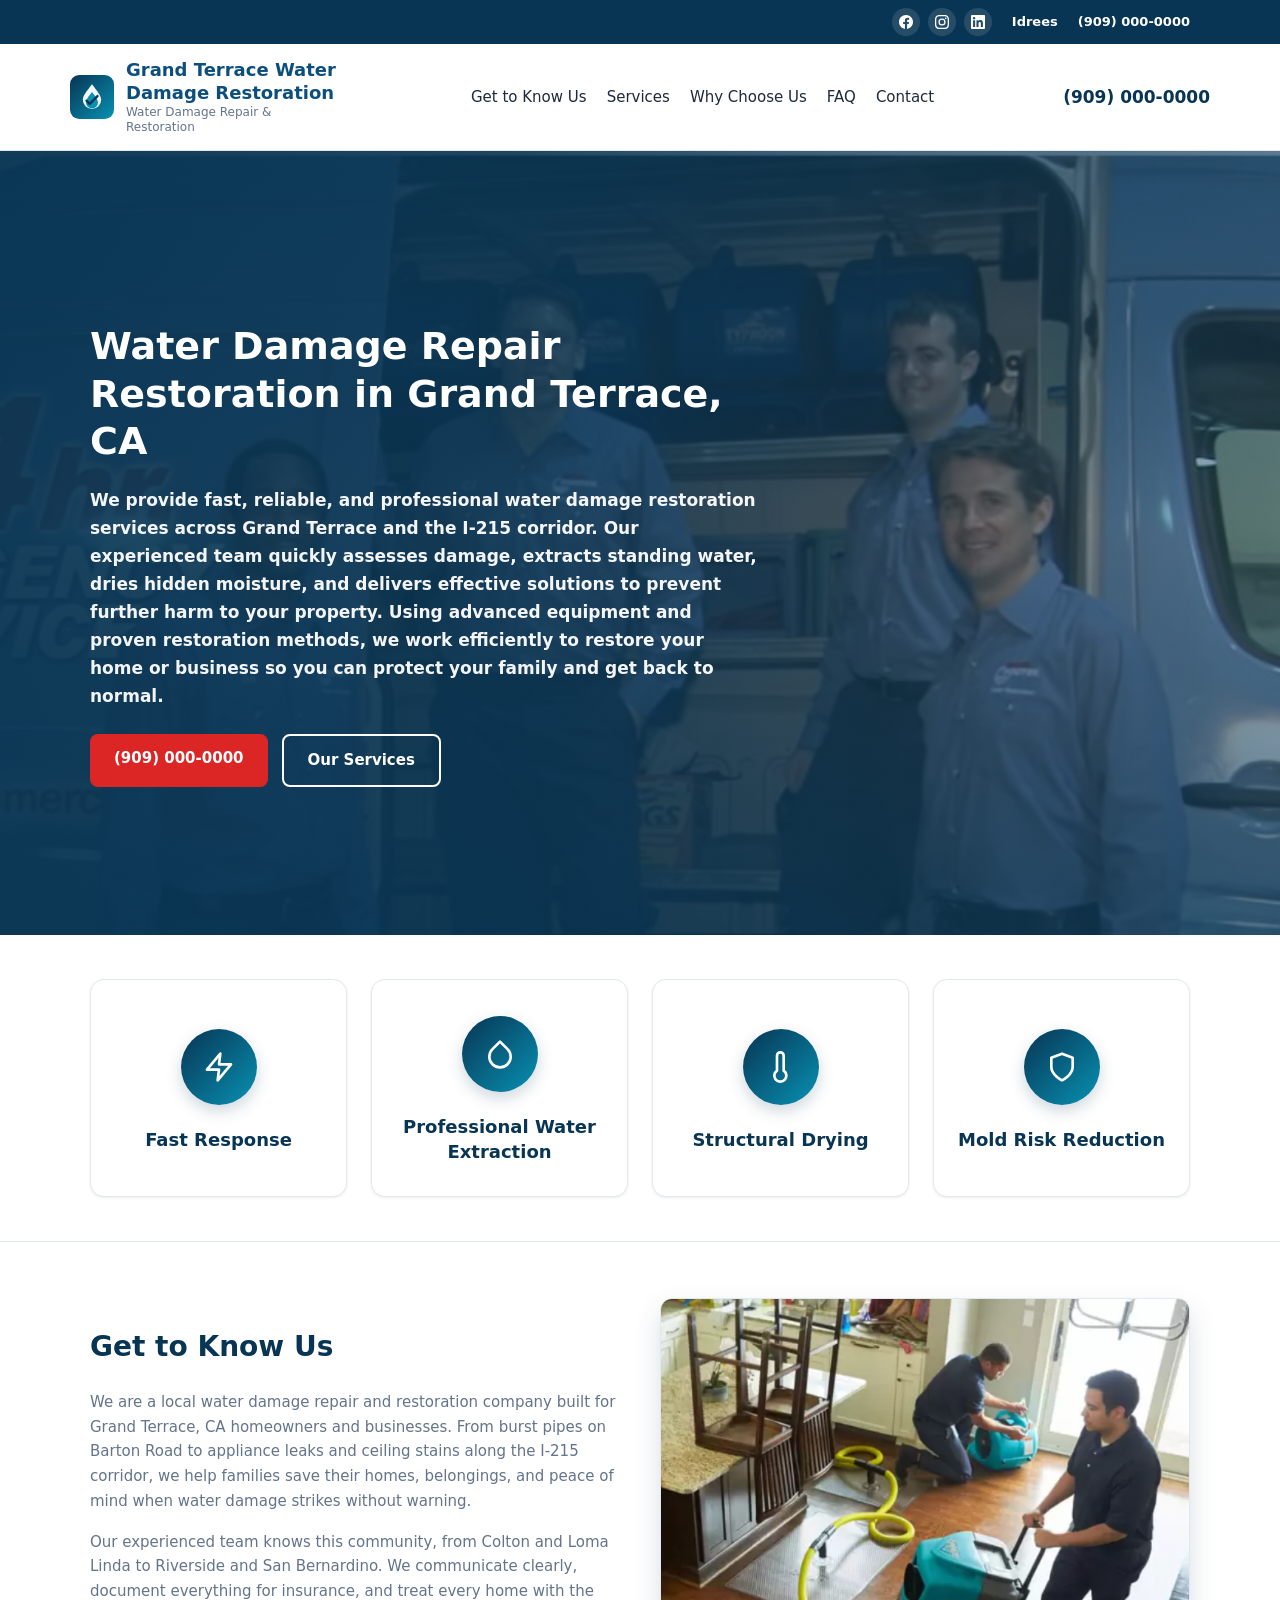
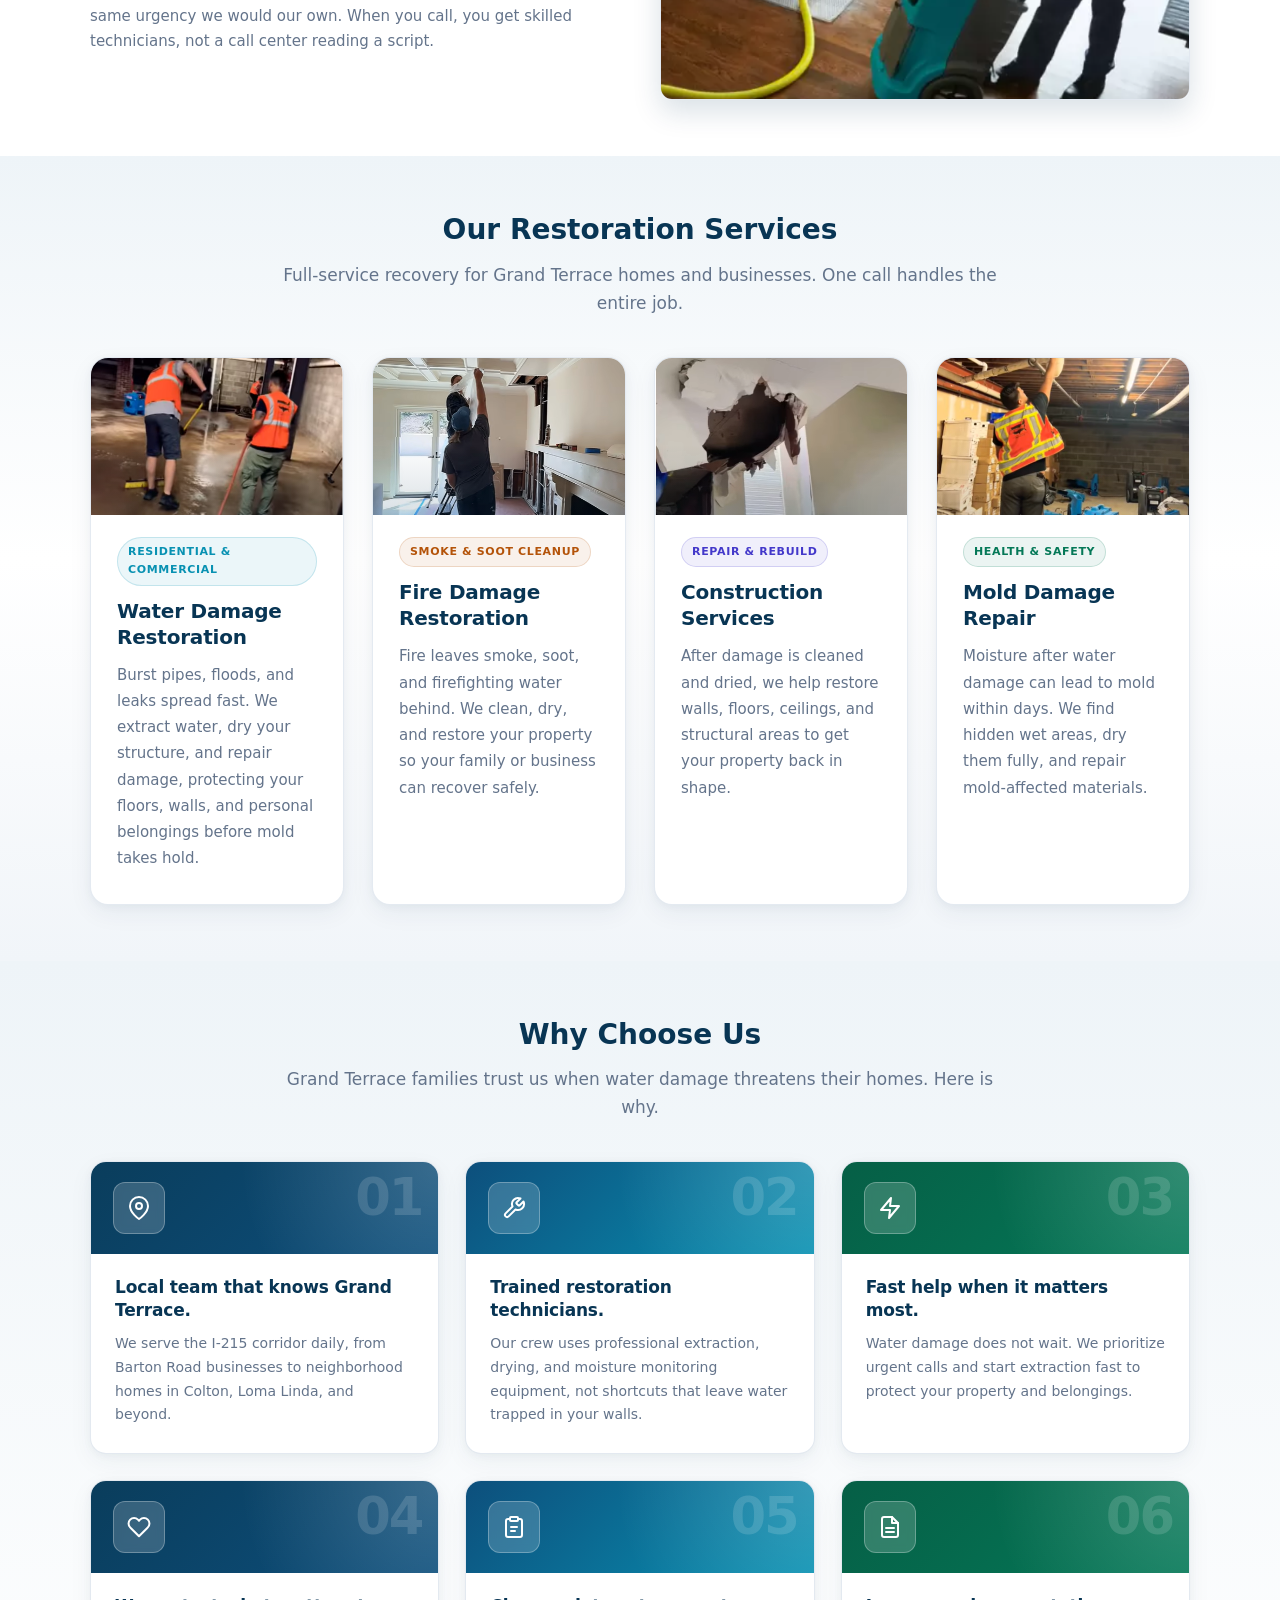
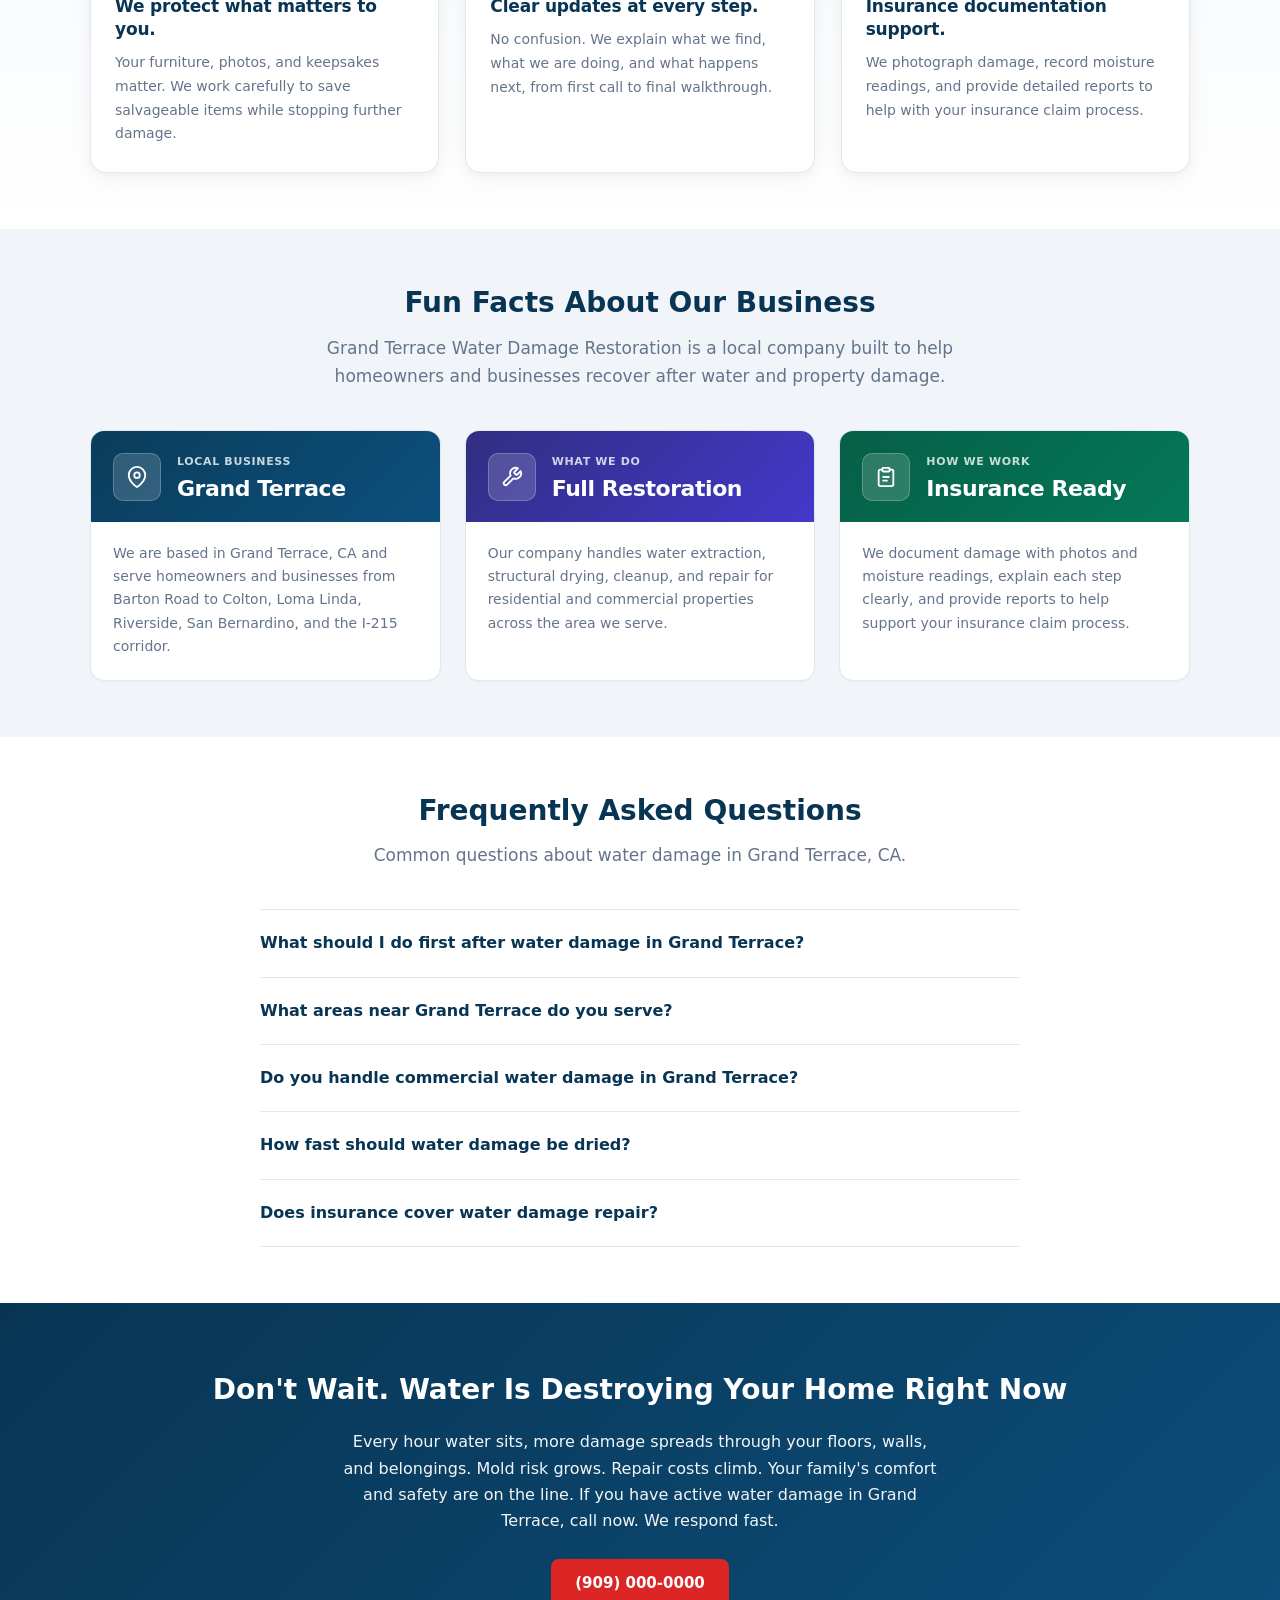
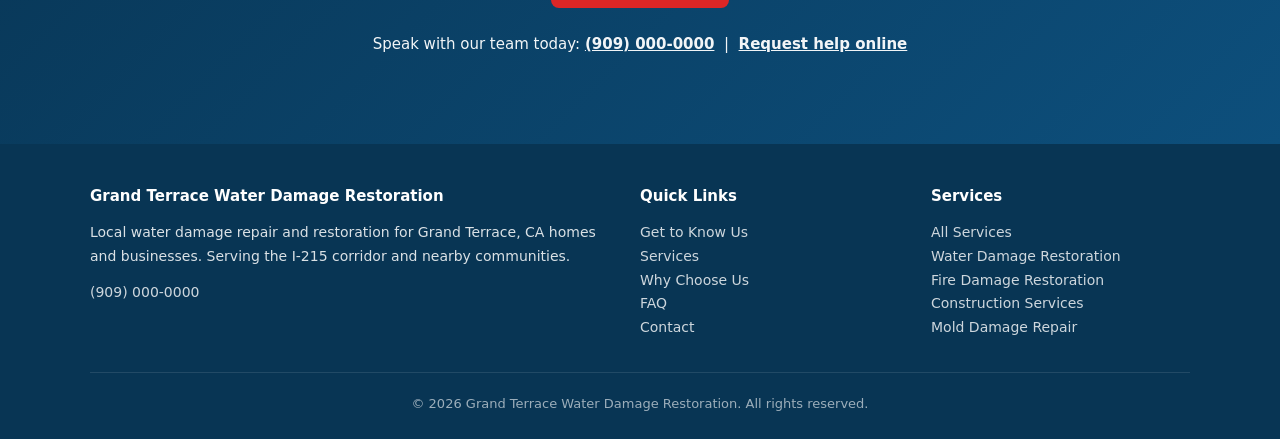
==== index.html @ e32755f2 "first commit" ====
﻿<!DOCTYPE html>
<html lang="en">
<head>
  <meta charset="UTF-8">
  <meta name="viewport" content="width=device-width, initial-scale=1.0">
  <title>Water Damage Repair Restoration Grand Terrace, CA</title>
  <meta name="description" content="Water spreading in your Grand Terrace home? Call now for fast extraction, drying, and repair. Local team serving the I-215 corridor. Protect your family and property today.">
  <link rel="canonical" href="https://www.example.com/water-damage-restoration-grand-terrace-ca/">
  <link rel="stylesheet" href="css/styles.css">
  <script type="application/ld+json">
  {
    "@context": "https://schema.org",
    "@graph": [
      {
        "@type": "LocalBusiness",
        "@id": "https://www.example.com/#business",
        "name": "Grand Terrace Water Damage Restoration",
        "description": "Water damage repair and restoration for homes and businesses in Grand Terrace, CA and nearby cities.",
        "url": "https://www.example.com/",
        "telephone": "+1-909-000-0000",
        "areaServed": { "@type": "City", "name": "Grand Terrace", "addressRegion": "CA" },
        "address": { "@type": "PostalAddress", "addressLocality": "Grand Terrace", "addressRegion": "CA", "addressCountry": "US" }
      },
      {
        "@type": "Service",
        "serviceType": "Water Damage Restoration",
        "provider": { "@id": "https://www.example.com/#business" },
        "areaServed": { "@type": "City", "name": "Grand Terrace", "addressRegion": "CA" },
        "url": "https://www.example.com/water-damage-restoration-grand-terrace-ca/"
      },
      {
        "@type": "FAQPage",
        "mainEntity": [
          { "@type": "Question", "name": "What should I do first after water damage in Grand Terrace?", "acceptedAnswer": { "@type": "Answer", "text": "Shut off the water source if safe to do so. Turn off power to wet areas. Move furniture, photos, and valuables away from standing water. Then call us immediately. Fast extraction protects your floors, walls, and belongings." }},
          { "@type": "Question", "name": "What areas near Grand Terrace do you serve?", "acceptedAnswer": { "@type": "Answer", "text": "We serve Grand Terrace, Colton, Loma Linda, Riverside, San Bernardino, and communities along the I-215 corridor. Contact us to confirm service for your address." }},
          { "@type": "Question", "name": "Do you handle commercial water damage in Grand Terrace?", "acceptedAnswer": { "@type": "Answer", "text": "Yes. We restore offices, shops, and restaurants in Grand Terrace and nearby cities. We work quickly to limit downtime and document damage for your insurance file." }},
          { "@type": "Question", "name": "How fast should water damage be dried?", "acceptedAnswer": { "@type": "Answer", "text": "Drying should start within 24 hours. Mold can grow on damp materials in 24 to 48 hours. Our team uses commercial extractors and dehumidifiers to reach moisture hidden inside walls and subfloors." }},
          { "@type": "Question", "name": "Does insurance cover water damage repair?", "acceptedAnswer": { "@type": "Answer", "text": "Many policies cover sudden, accidental damage like burst pipes. Slow leaks and flood damage may not qualify. Contact your adjuster. We provide photos, moisture readings, and reports to support your claim." }}
        ]
      }
    ]
  }
  </script>
</head>
<body>

  <!-- 1. Header Info -->
  <div class="header-info">
    <div class="container header-info-inner">
      <div class="header-info-meta">
        <ul class="header-social" aria-label="Social media">
          <li><a href="https://www.facebook.com/" aria-label="Facebook"><svg xmlns="http://www.w3.org/2000/svg" viewBox="0 0 24 24" aria-hidden="true"><path d="M24 12.073c0-6.627-5.373-12-12-12s-12 5.373-12 12c0 5.99 4.388 10.954 10.125 11.854v-8.385H7.078v-3.47h3.047V9.43c0-3.007 1.792-4.669 4.533-4.669 1.312 0 2.686.235 2.686.235v2.953H15.83c-1.491 0-1.956.925-1.956 1.874v2.25h3.328l-.532 3.47h-2.796v8.385C19.612 23.027 24 18.062 24 12.073z"/></svg></a></li>
          <li><a href="https://www.instagram.com/" aria-label="Instagram"><svg xmlns="http://www.w3.org/2000/svg" viewBox="0 0 24 24" aria-hidden="true"><path d="M12 2.163c3.204 0 3.584.012 4.85.07 3.252.148 4.771 1.691 4.919 4.919.058 1.265.069 1.645.069 4.849 0 3.205-.012 3.584-.069 4.849-.149 3.225-1.664 4.771-4.919 4.919-1.266.058-1.644.07-4.85.07-3.204 0-3.584-.012-4.849-.07-3.26-.149-4.771-1.699-4.919-4.92-.058-1.265-.07-1.644-.07-4.849 0-3.204.013-3.583.07-4.849.149-3.227 1.664-4.771 4.919-4.919 1.266-.057 1.645-.069 4.849-.069zM12 0C8.741 0 8.333.014 7.053.072 2.695.272.273 2.69.073 7.052.014 8.333 0 8.741 0 12c0 3.259.014 3.668.072 4.948.2 4.358 2.618 6.78 6.98 6.98C8.333 23.986 8.741 24 12 24c3.259 0 3.668-.014 4.948-.072 4.354-.2 6.782-2.618 6.979-6.98.059-1.28.073-1.689.073-4.948 0-3.259-.014-3.667-.072-4.947-.196-4.354-2.617-6.78-6.979-6.98C15.668.014 15.259 0 12 0zm0 5.838a6.162 6.162 0 1 0 0 12.324 6.162 6.162 0 0 0 0-12.324zM12 16a4 4 0 1 1 0-8 4 4 0 0 1 0 8zm6.406-11.845a1.44 1.44 0 1 0 0 2.881 1.44 1.44 0 0 0 0-2.881z"/></svg></a></li>
          <li><a href="https://www.linkedin.com/" aria-label="LinkedIn"><svg xmlns="http://www.w3.org/2000/svg" viewBox="0 0 24 24" aria-hidden="true"><path d="M20.447 20.452h-3.554v-5.569c0-1.328-.027-3.037-1.852-3.037-1.853 0-2.136 1.445-2.136 2.939v5.667H9.351V9h3.414v1.561h.046c.477-.9 1.637-1.85 3.37-1.85 3.601 0 4.267 2.37 4.267 5.455v6.286zM5.337 7.433a2.062 2.062 0 0 1-2.063-2.065 2.064 2.064 0 1 1 2.063 2.065zm1.782 13.019H3.555V9h3.564v11.452zM22.225 0H1.771C.792 0 0 .774 0 1.729v20.542C0 23.227.792 24 1.771 24h20.451C23.2 24 24 23.227 24 22.271V1.729C24 .774 23.2 0 22.222 0h.003z"/></svg></a></li>
        </ul>
        <span class="header-info-name">Idrees</span>
        <a href="tel:+19090000000" class="header-info-phone">(909) 000-0000</a>
      </div>
    </div>
  </div>

  <!-- 2. Header -->
  <header class="site-header">
    <div class="container header-inner">
      <a href="index.html" class="logo">
        <img src="images/logo.svg" alt="" class="logo-mark" width="44" height="44">
        <span class="logo-text">
          Grand Terrace Water Damage Restoration
          <span>Water Damage Repair &amp; Restoration</span>
        </span>
      </a>
      <button class="nav-toggle" aria-label="Toggle navigation" aria-expanded="false"><span></span></button>
      <nav class="main-nav" aria-label="Main navigation">
        <ul>
          <li><a href="#about">Get to Know Us</a></li>
          <li><a href="services/">Services</a></li>
          <li><a href="#why-choose-us">Why Choose Us</a></li>
          <li><a href="#faq">FAQ</a></li>
          <li><a href="#cta">Contact</a></li>
        </ul>
      </nav>
      <div class="header-actions">
        <a href="tel:+19090000000" class="header-phone-link">(909) 000-0000</a>
      </div>
    </div>
  </header>

  <main>

    <!-- 3. Hero -->
    <section class="hero" id="hero">
      <div class="container hero-grid">
        <div class="hero-content">
          <h1>Water Damage Repair Restoration in Grand Terrace, CA</h1>
          <p class="hero-subheadline">We provide fast, reliable, and professional water damage restoration services across Grand Terrace and the I-215 corridor. Our experienced team quickly assesses damage, extracts standing water, dries hidden moisture, and delivers effective solutions to prevent further harm to your property. Using advanced equipment and proven restoration methods, we work efficiently to restore your home or business so you can protect your family and get back to normal.</p>
          <div class="hero-cta">
            <a href="tel:+19090000000" class="btn btn-primary">(909) 000-0000</a>
            <a href="services/" class="btn btn-outline">Our Services</a>
          </div>
        </div>
      </div>
    </section>

    <!-- 4. USPs -->
    <section id="usps">
      <div class="container">
        <div class="usps-grid">
          <div class="usp-card">
            <div class="usp-icon" aria-hidden="true"><svg class="icon-svg" xmlns="http://www.w3.org/2000/svg" viewBox="0 0 24 24" fill="none" stroke="currentColor" stroke-width="2" stroke-linecap="round" stroke-linejoin="round"><polygon points="13 2 3 14 12 14 11 22 21 10 12 10 13 2"/></svg></div>
            <h3>Fast Response</h3>
          </div>
          <div class="usp-card">
            <div class="usp-icon" aria-hidden="true"><svg class="icon-svg" xmlns="http://www.w3.org/2000/svg" viewBox="0 0 24 24" fill="none" stroke="currentColor" stroke-width="2" stroke-linecap="round" stroke-linejoin="round"><path d="M12 2.69l5.66 5.66a8 8 0 1 1-11.31 0z"/></svg></div>
            <h3>Professional Water Extraction</h3>
          </div>
          <div class="usp-card">
            <div class="usp-icon" aria-hidden="true"><svg class="icon-svg" xmlns="http://www.w3.org/2000/svg" viewBox="0 0 24 24" fill="none" stroke="currentColor" stroke-width="2" stroke-linecap="round" stroke-linejoin="round"><path d="M14 14.76V3.5a2.5 2.5 0 0 0-5 0v11.26a4.5 4.5 0 1 0 5 0z"/></svg></div>
            <h3>Structural Drying</h3>
          </div>
          <div class="usp-card">
            <div class="usp-icon" aria-hidden="true"><svg class="icon-svg" xmlns="http://www.w3.org/2000/svg" viewBox="0 0 24 24" fill="none" stroke="currentColor" stroke-width="2" stroke-linecap="round" stroke-linejoin="round"><path d="M12 22s8-4 8-10V5l-8-3-8 3v7c0 6 8 10 8 10z"/></svg></div>
            <h3>Mold Risk Reduction</h3>
          </div>
        </div>
      </div>
    </section>

    <!-- 5. Get to Know Us -->
    <section id="about">
      <div class="container about-grid">
        <div class="about-content">
          <div class="section-header about-header">
            <h2>Get to Know Us</h2>
          </div>
          <p>We are a local water damage repair and restoration company built for Grand Terrace, CA homeowners and businesses. From burst pipes on Barton Road to appliance leaks and ceiling stains along the I-215 corridor, we help families save their homes, belongings, and peace of mind when water damage strikes without warning.</p>
          <p>Our experienced team knows this community, from Colton and Loma Linda to Riverside and San Bernardino. We communicate clearly, document everything for insurance, and treat every home with the same urgency we would our own. When you call, you get skilled technicians, not a call center reading a script.</p>
        </div>
        <div class="about-image">
          <img src="images/about-us-water-damage-restoration.png" alt="Water damage restoration technicians using professional drying equipment in a Grand Terrace CA home" width="600" height="400">
        </div>
      </div>
    </section>

    <!-- 6. Services -->
    <section id="services">
      <div class="container">
        <div class="section-header">
          <h2>Our Restoration Services</h2>
          <p>Full-service recovery for Grand Terrace homes and businesses. One call handles the entire job.</p>
        </div>
        <div class="services-grid services-grid-four">
          <article class="service-card service-card-water">
            <div class="service-card-top">
              <img src="images/service-water-damage.png" alt="Professional water extraction and flood cleanup in a basement in Grand Terrace CA" width="400" height="220" loading="lazy">
            </div>
            <div class="service-card-body">
              <span class="service-tag">Residential &amp; Commercial</span>
              <h3><a href="water-damage-restoration/">Water Damage Restoration</a></h3>
              <p>Burst pipes, floods, and leaks spread fast. We extract water, dry your structure, and repair damage, protecting your floors, walls, and personal belongings before mold takes hold.</p>
            </div>
          </article>
          <article class="service-card service-card-fire">
            <div class="service-card-top">
              <img src="images/service-fire-damage.png" alt="Fire and smoke damage restoration work in a Grand Terrace CA home" width="400" height="220" loading="lazy">
            </div>
            <div class="service-card-body">
              <span class="service-tag">Smoke &amp; Soot Cleanup</span>
              <h3><a href="fire-damage-restoration/">Fire Damage Restoration</a></h3>
              <p>Fire leaves smoke, soot, and firefighting water behind. We clean, dry, and restore your property so your family or business can recover safely.</p>
            </div>
          </article>
          <article class="service-card service-card-storm">
            <div class="service-card-top">
              <img src="images/service-storm-damage.png" alt="Construction and repair services in Grand Terrace CA" width="400" height="220" loading="lazy">
            </div>
            <div class="service-card-body">
              <span class="service-tag">Repair &amp; Rebuild</span>
              <h3><a href="construction-services/">Construction Services</a></h3>
              <p>After damage is cleaned and dried, we help restore walls, floors, ceilings, and structural areas to get your property back in shape.</p>
            </div>
          </article>
          <article class="service-card service-card-mold">
            <div class="service-card-top">
              <img src="images/service-mold-remediation.png" alt="Mold damage repair and remediation in Grand Terrace CA" width="400" height="220" loading="lazy">
            </div>
            <div class="service-card-body">
              <span class="service-tag">Health &amp; Safety</span>
              <h3><a href="mold-remediation/">Mold Damage Repair</a></h3>
              <p>Moisture after water damage can lead to mold within days. We find hidden wet areas, dry them fully, and repair mold-affected materials.</p>
            </div>
          </article>
        </div>
      </div>
    </section>

    <!-- 7. Why Choose Us -->
    <section id="why-choose-us">
      <div class="container">
        <div class="section-header">
          <h2>Why Choose Us</h2>
          <p>Grand Terrace families trust us when water damage threatens their homes. Here is why.</p>
        </div>
        <div class="benefits-grid">
          <article class="benefit">
            <div class="benefit-head">
              <span class="benefit-num" aria-hidden="true"></span>
              <div class="benefit-icon" aria-hidden="true"><svg class="icon-svg" xmlns="http://www.w3.org/2000/svg" viewBox="0 0 24 24" fill="none" stroke="currentColor" stroke-width="2" stroke-linecap="round" stroke-linejoin="round"><path d="M21 10c0 7-9 13-9 13s-9-6-9-13a9 9 0 0 1 18 0z"/><circle cx="12" cy="10" r="3"/></svg></div>
            </div>
            <div class="benefit-body">
              <h3>Local team that knows Grand Terrace.</h3>
              <p>We serve the I-215 corridor daily, from Barton Road businesses to neighborhood homes in Colton, Loma Linda, and beyond.</p>
            </div>
          </article>
          <article class="benefit">
            <div class="benefit-head">
              <span class="benefit-num" aria-hidden="true"></span>
              <div class="benefit-icon" aria-hidden="true"><svg class="icon-svg" xmlns="http://www.w3.org/2000/svg" viewBox="0 0 24 24" fill="none" stroke="currentColor" stroke-width="2" stroke-linecap="round" stroke-linejoin="round"><path d="M14.7 6.3a1 1 0 0 0 0 1.4l1.6 1.6a1 1 0 0 0 1.4 0l3.77-3.77a6 6 0 0 1-7.94 7.94l-6.91 6.91a2.12 2.12 0 0 1-3-3l6.91-6.91a6 6 0 0 1 7.94-7.94l-3.76 3.76z"/></svg></div>
            </div>
            <div class="benefit-body">
              <h3>Trained restoration technicians.</h3>
              <p>Our crew uses professional extraction, drying, and moisture monitoring equipment, not shortcuts that leave water trapped in your walls.</p>
            </div>
          </article>
          <article class="benefit">
            <div class="benefit-head">
              <span class="benefit-num" aria-hidden="true"></span>
              <div class="benefit-icon" aria-hidden="true"><svg class="icon-svg" xmlns="http://www.w3.org/2000/svg" viewBox="0 0 24 24" fill="none" stroke="currentColor" stroke-width="2" stroke-linecap="round" stroke-linejoin="round"><polygon points="13 2 3 14 12 14 11 22 21 10 12 10 13 2"/></svg></div>
            </div>
            <div class="benefit-body">
              <h3>Fast help when it matters most.</h3>
              <p>Water damage does not wait. We prioritize urgent calls and start extraction fast to protect your property and belongings.</p>
            </div>
          </article>
          <article class="benefit">
            <div class="benefit-head">
              <span class="benefit-num" aria-hidden="true"></span>
              <div class="benefit-icon" aria-hidden="true"><svg class="icon-svg" xmlns="http://www.w3.org/2000/svg" viewBox="0 0 24 24" fill="none" stroke="currentColor" stroke-width="2" stroke-linecap="round" stroke-linejoin="round"><path d="M20.84 4.61a5.5 5.5 0 0 0-7.78 0L12 5.67l-1.06-1.06a5.5 5.5 0 0 0-7.78 7.78l1.06 1.06L12 21.23l7.78-7.78 1.06-1.06a5.5 5.5 0 0 0 0-7.78z"/></svg></div>
            </div>
            <div class="benefit-body">
              <h3>We protect what matters to you.</h3>
              <p>Your furniture, photos, and keepsakes matter. We work carefully to save salvageable items while stopping further damage.</p>
            </div>
          </article>
          <article class="benefit">
            <div class="benefit-head">
              <span class="benefit-num" aria-hidden="true"></span>
              <div class="benefit-icon" aria-hidden="true"><svg class="icon-svg" xmlns="http://www.w3.org/2000/svg" viewBox="0 0 24 24" fill="none" stroke="currentColor" stroke-width="2" stroke-linecap="round" stroke-linejoin="round"><path d="M16 4h2a2 2 0 0 1 2 2v14a2 2 0 0 1-2 2H6a2 2 0 0 1-2-2V6a2 2 0 0 1 2-2h2"/><rect x="8" y="2" width="8" height="4" rx="1" ry="1"/><line x1="9" y1="12" x2="15" y2="12"/><line x1="9" y1="16" x2="13" y2="16"/></svg></div>
            </div>
            <div class="benefit-body">
              <h3>Clear updates at every step.</h3>
              <p>No confusion. We explain what we find, what we are doing, and what happens next, from first call to final walkthrough.</p>
            </div>
          </article>
          <article class="benefit">
            <div class="benefit-head">
              <span class="benefit-num" aria-hidden="true"></span>
              <div class="benefit-icon" aria-hidden="true"><svg class="icon-svg" xmlns="http://www.w3.org/2000/svg" viewBox="0 0 24 24" fill="none" stroke="currentColor" stroke-width="2" stroke-linecap="round" stroke-linejoin="round"><path d="M14 2H6a2 2 0 0 0-2 2v16a2 2 0 0 0 2 2h12a2 2 0 0 0 2-2V8z"/><polyline points="14 2 14 8 20 8"/><line x1="16" y1="13" x2="8" y2="13"/><line x1="16" y1="17" x2="8" y2="17"/></svg></div>
            </div>
            <div class="benefit-body">
              <h3>Insurance documentation support.</h3>
              <p>We photograph damage, record moisture readings, and provide detailed reports to help with your insurance claim process.</p>
            </div>
          </article>
        </div>
      </div>
    </section>

    <!-- 8. Fun Facts -->
    <section id="fun-facts">
      <div class="container">
        <div class="section-header">
          <h2>Fun Facts About Our Business</h2>
          <p>Grand Terrace Water Damage Restoration is a local company built to help homeowners and businesses recover after water and property damage.</p>
        </div>
        <div class="facts-grid">
          <article class="fact-card fact-card-stat">
            <div class="fact-card-head">
              <div class="fact-icon" aria-hidden="true"><svg class="icon-svg" xmlns="http://www.w3.org/2000/svg" viewBox="0 0 24 24" fill="none" stroke="currentColor" stroke-width="2" stroke-linecap="round" stroke-linejoin="round"><path d="M21 10c0 7-9 13-9 13s-9-6-9-13a9 9 0 0 1 18 0z"/><circle cx="12" cy="10" r="3"/></svg></div>
              <div class="fact-head-text">
                <span class="fact-label">Local Business</span>
                <div class="fact-number">Grand Terrace</div>
              </div>
            </div>
            <div class="fact-card-body">
              <p>We are based in Grand Terrace, CA and serve homeowners and businesses from Barton Road to Colton, Loma Linda, Riverside, San Bernardino, and the I-215 corridor.</p>
            </div>
          </article>
          <article class="fact-card fact-card-hidden">
            <div class="fact-card-head">
              <div class="fact-icon" aria-hidden="true"><svg class="icon-svg" xmlns="http://www.w3.org/2000/svg" viewBox="0 0 24 24" fill="none" stroke="currentColor" stroke-width="2" stroke-linecap="round" stroke-linejoin="round"><path d="M14.7 6.3a1 1 0 0 0 0 1.4l1.6 1.6a1 1 0 0 0 1.4 0l3.77-3.77a6 6 0 0 1-7.94 7.94l-6.91 6.91a2.12 2.12 0 0 1-3-3l6.91-6.91a6 6 0 0 1 7.94-7.94l-3.76 3.76z"/></svg></div>
              <div class="fact-head-text">
                <span class="fact-label">What We Do</span>
                <div class="fact-number">Full Restoration</div>
              </div>
            </div>
            <div class="fact-card-body">
              <p>Our company handles water extraction, structural drying, cleanup, and repair for residential and commercial properties across the area we serve.</p>
            </div>
          </article>
          <article class="fact-card fact-card-cause">
            <div class="fact-card-head">
              <div class="fact-icon" aria-hidden="true"><svg class="icon-svg" xmlns="http://www.w3.org/2000/svg" viewBox="0 0 24 24" fill="none" stroke="currentColor" stroke-width="2" stroke-linecap="round" stroke-linejoin="round"><path d="M16 4h2a2 2 0 0 1 2 2v14a2 2 0 0 1-2 2H6a2 2 0 0 1-2-2V6a2 2 0 0 1 2-2h2"/><rect x="8" y="2" width="8" height="4" rx="1" ry="1"/><line x1="9" y1="12" x2="15" y2="12"/><line x1="9" y1="16" x2="13" y2="16"/></svg></div>
              <div class="fact-head-text">
                <span class="fact-label">How We Work</span>
                <div class="fact-number">Insurance Ready</div>
              </div>
            </div>
            <div class="fact-card-body">
              <p>We document damage with photos and moisture readings, explain each step clearly, and provide reports to help support your insurance claim process.</p>
            </div>
          </article>
        </div>
      </div>
    </section>

    <!-- 9. FAQ -->
    <section id="faq">
      <div class="container">
        <div class="section-header">
          <h2>Frequently Asked Questions</h2>
          <p>Common questions about water damage in Grand Terrace, CA.</p>
        </div>
        <div class="faq-list">
          <details class="faq-item">
            <summary class="faq-question">What should I do first after water damage in Grand Terrace?</summary>
            <div class="faq-answer">
              <p>Shut off the water source if you can do so safely. Turn off electricity to any wet rooms. Move furniture, electronics, and valuables away from standing water. Then call us right away. The faster we extract water and start drying, the more of your home and belongings we can save.</p>
            </div>
          </details>
          <details class="faq-item">
            <summary class="faq-question">What areas near Grand Terrace do you serve?</summary>
            <div class="faq-answer">
              <p>We serve Grand Terrace and surrounding communities including Colton, Loma Linda, Riverside, San Bernardino, and cities along the I-215 corridor. Visit our <a href="service-areas/">service areas</a> page or <a href="contact/">contact us</a> to confirm we cover your address.</p>
            </div>
          </details>
          <details class="faq-item">
            <summary class="faq-question">Do you handle commercial water damage in Grand Terrace?</summary>
            <div class="faq-answer">
              <p>Yes. We restore offices, retail spaces, restaurants, and other commercial properties in Grand Terrace and nearby cities. We work fast to limit business downtime and provide full documentation for your insurance records.</p>
            </div>
          </details>
          <details class="faq-item">
            <summary class="faq-question">How fast should water damage be dried?</summary>
            <div class="faq-answer">
              <p>Drying should begin within 24 hours. Mold can start on damp materials in 24 to 48 hours. Our team uses commercial extractors, air movers, and dehumidifiers to pull moisture from walls, floors, and subfloors, not just the surface you can see.</p>
            </div>
          </details>
          <details class="faq-item">
            <summary class="faq-question">Does insurance cover water damage repair?</summary>
            <div class="faq-answer">
              <p>Many homeowner policies cover sudden, accidental damage like burst pipes or appliance failures. Slow leaks and flood damage may not be covered. Contact your insurance adjuster to confirm. We provide photos, moisture readings, and detailed documentation to support your claim. We do not approve or deny claims ourselves.</p>
            </div>
          </details>
        </div>
      </div>
    </section>

    <!-- 10. CTA -->
    <section class="final-cta" id="cta">
      <div class="container">
        <h2>Don't Wait. Water Is Destroying Your Home Right Now</h2>
        <p>Every hour water sits, more damage spreads through your floors, walls, and belongings. Mold risk grows. Repair costs climb. Your family's comfort and safety are on the line. If you have active water damage in Grand Terrace, call now. We respond fast.</p>
        <div class="btn-group">
          <a href="tel:+19090000000" class="btn btn-primary">(909) 000-0000</a>
        </div>
        <p class="cta-note">Speak with our team today: <a href="tel:+19090000000">(909) 000-0000</a> &nbsp;|&nbsp; <a href="contact/">Request help online</a></p>
      </div>
    </section>

  </main>

  <!-- 11. Footer -->
  <footer class="site-footer">
    <div class="container">
      <div class="footer-grid">
        <div>
          <h4>Grand Terrace Water Damage Restoration</h4>
          <p>Local water damage repair and restoration for Grand Terrace, CA homes and businesses. Serving the I-215 corridor and nearby communities.</p>
          <p style="margin-top:0.75rem;"><a href="tel:+19090000000">(909) 000-0000</a></p>
        </div>
        <div>
          <h4>Quick Links</h4>
          <ul>
            <li><a href="#about">Get to Know Us</a></li>
            <li><a href="services/">Services</a></li>
            <li><a href="#why-choose-us">Why Choose Us</a></li>
            <li><a href="#faq">FAQ</a></li>
            <li><a href="contact.html">Contact</a></li>
          </ul>
        </div>
        <div>
          <h4>Services</h4>
          <ul>
            <li><a href="services/">All Services</a></li>
            <li><a href="water-damage-restoration/">Water Damage Restoration</a></li>
            <li><a href="fire-damage-restoration/">Fire Damage Restoration</a></li>
            <li><a href="construction-services/">Construction Services</a></li>
            <li><a href="mold-remediation/">Mold Damage Repair</a></li>
          </ul>
        </div>
      </div>
      <div class="footer-bottom">
        <p>&copy; 2026 Grand Terrace Water Damage Restoration. All rights reserved.</p>
      </div>
    </div>
  </footer>

  <script src="js/main.js"></script>
</body>
</html>
---- css/styles.css ----
:root {
  --color-primary: #0d4f7c;
  --color-primary-dark: #083554;
  --color-accent: #0891b2;
  --color-text: #1e293b;
  --color-text-muted: #64748b;
  --color-bg: #ffffff;
  --color-bg-alt: #f1f5f9;
  --color-border: #e2e8f0;
  --color-urgent: #dc2626;
  --font-sans: "Segoe UI", system-ui, -apple-system, sans-serif;
  --shadow-sm: 0 1px 3px rgba(0, 0, 0, 0.08);
  --shadow-md: 0 4px 16px rgba(0, 0, 0, 0.1);
  --radius: 8px;
  --max-width: 1140px;
  --site-top-height: 7.25rem;
}

*, *::before, *::after { box-sizing: border-box; margin: 0; padding: 0; }
html { scroll-behavior: smooth; }
body { font-family: var(--font-sans); font-size: 1rem; line-height: 1.65; color: var(--color-text); background: var(--color-bg); }
img { max-width: 100%; height: auto; display: block; }
a { color: var(--color-primary); text-decoration: none; }
a:hover { text-decoration: underline; }
.container { width: 100%; max-width: var(--max-width); margin: 0 auto; padding: 0 1.25rem; }

/* Header info bar */
.header-info { background: var(--color-primary-dark); color: rgba(255,255,255,0.9); font-size: 0.8125rem; padding: 0.5rem 0; }
.header-info-inner { display: flex; flex-wrap: wrap; justify-content: flex-end; align-items: center; gap: 0.5rem 1.5rem; }
.header-info-meta {
  display: flex;
  flex-wrap: wrap;
  align-items: center;
  gap: 1rem 1.25rem;
}
.header-social {
  display: flex;
  align-items: center;
  gap: 0.5rem;
  list-style: none;
  padding: 0;
  margin: 0;
}
.header-social a {
  display: flex;
  align-items: center;
  justify-content: center;
  width: 1.75rem;
  height: 1.75rem;
  border-radius: 50%;
  background: rgba(255, 255, 255, 0.12);
  color: #fff;
  transition: background 0.2s ease;
}
.header-social a:hover { background: rgba(255, 255, 255, 0.28); text-decoration: none; }
.header-social svg { width: 0.875rem; height: 0.875rem; display: block; fill: currentColor; }
.header-info-name { font-weight: 600; color: #fff; white-space: nowrap; }
.header-info-phone {
  font-weight: 700;
  color: #fff;
  text-decoration: none;
  white-space: nowrap;
}
.header-info-phone:hover { color: #fff; text-decoration: underline; }
.header-info a { color: #fff; text-decoration: none; }
.header-info a:hover { text-decoration: underline; }
.header-info span { display: inline-flex; align-items: center; gap: 0.375rem; }

/* Header */
.site-header { background: var(--color-bg); border-bottom: 1px solid var(--color-border); position: sticky; top: 0; z-index: 100; box-shadow: var(--shadow-sm); }
.header-inner { display: flex; align-items: center; justify-content: space-between; padding: 0.875rem 0; gap: 1rem; position: relative; }
.logo {
  display: flex;
  align-items: center;
  gap: 0.75rem;
  font-size: 1.125rem;
  font-weight: 700;
  color: var(--color-primary);
  text-decoration: none;
  line-height: 1.3;
  flex-shrink: 0;
  max-width: 17rem;
}
.logo:hover { text-decoration: none; color: var(--color-primary); }
.logo-mark {
  width: 2.75rem;
  height: 2.75rem;
  flex-shrink: 0;
  display: block;
}
.logo-text span { display: block; font-size: 0.75rem; font-weight: 500; color: var(--color-text-muted); }
.main-nav ul { display: flex; list-style: none; gap: 1.25rem; align-items: center; }
.nav-toggle {
  display: none;
  width: 2rem;
  height: 2rem;
  background: none;
  border: none;
  cursor: pointer;
  padding: 0;
  position: relative;
  flex-shrink: 0;
}
.nav-toggle::before,
.nav-toggle::after,
.nav-toggle span {
  content: "";
  position: absolute;
  left: 0.25rem;
  right: 0.25rem;
  height: 2px;
  background: var(--color-primary);
  border-radius: 1px;
  transition: transform 0.2s ease, opacity 0.2s ease;
}
.nav-toggle::before { top: 0.4375rem; }
.nav-toggle span {
  display: block;
  top: 50%;
  transform: translateY(-50%);
}
.nav-toggle::after { bottom: 0.4375rem; }
.icon-svg {
  width: 1.625rem;
  height: 1.625rem;
  display: block;
}
.usp-icon .icon-svg { color: #fff; }
.card-icon .icon-svg { color: var(--color-primary-dark); width: 1.75rem; height: 1.75rem; }
.fact-icon .icon-svg { color: currentColor; width: 1.375rem; height: 1.375rem; }
.header-actions {
  display: flex;
  align-items: center;
  gap: 0.875rem;
  flex-shrink: 0;
}
.header-phone-link {
  font-size: 1.0625rem;
  font-weight: 700;
  color: var(--color-primary-dark);
  text-decoration: none;
  white-space: nowrap;
}
.header-phone-link:hover {
  color: var(--color-primary);
  text-decoration: none;
}
.main-nav a { font-size: 0.9375rem; font-weight: 500; color: var(--color-text); text-decoration: none; }
.main-nav a:hover { color: var(--color-primary); text-decoration: none; }

.btn { display: inline-block; padding: 0.75rem 1.5rem; font-size: 0.9375rem; font-weight: 600; border-radius: var(--radius); text-decoration: none; border: none; cursor: pointer; transition: background 0.2s, transform 0.15s; text-align: center; }
.btn:hover { text-decoration: none; transform: translateY(-1px); }
.btn-primary { background: var(--color-urgent); color: #fff; }
.btn-primary:hover { background: #b91c1c; color: #fff; }
.btn-outline { background: transparent; color: #fff; border: 2px solid #fff; }
.btn-outline:hover { background: rgba(255,255,255,0.15); color: #fff; }

/* Hero */
.hero {
  position: relative;
  isolation: isolate;
  background: url("../images/hero-background.png") center center / cover no-repeat;
  color: #fff;
  display: flex;
  flex-direction: column;
  min-height: calc(100svh - var(--site-top-height));
  padding: 2.5rem 0 1rem;
}
.hero::before {
  content: "";
  position: absolute;
  inset: 0;
  background:
    linear-gradient(90deg, rgba(8, 53, 84, 0.93) 0%, rgba(8, 53, 84, 0.84) 40%, rgba(8, 53, 84, 0.52) 72%, rgba(8, 53, 84, 0.38) 100%),
    linear-gradient(180deg, rgba(8, 53, 84, 0.42) 0%, transparent 48%, rgba(8, 53, 84, 0.52) 100%);
  z-index: -1;
}
.hero > .hero-grid {
  flex: 1 1 auto;
  align-content: stretch;
  position: relative;
  z-index: 1;
}
.hero-grid {
  display: grid;
  grid-template-columns: 1fr;
  align-items: center;
}
.hero-content { max-width: 42rem; }
.hero h1 { font-size: clamp(1.75rem, 4vw, 2.375rem); line-height: 1.25; margin-bottom: 1.25rem; font-weight: 700; }
.hero-subheadline { font-size: 1.125rem; font-weight: 600; margin-bottom: 1rem; opacity: 1; }
.hero p { font-size: 1.0625rem; margin-bottom: 1rem; opacity: 0.95; }
.hero-cta { display: flex; flex-wrap: wrap; gap: 0.875rem; margin-top: 1.5rem; }

/* Sections */
section { padding: 3.5rem 0; }
section:nth-child(even):not(.hero):not(.final-cta) { background: var(--color-bg-alt); }
.section-header { text-align: center; max-width: 720px; margin: 0 auto 2.5rem; }
.section-header h2 { font-size: clamp(1.375rem, 3vw, 1.75rem); color: var(--color-primary-dark); margin-bottom: 0.75rem; line-height: 1.3; }
.section-header p { color: var(--color-text-muted); font-size: 1.0625rem; }

/* USPs */
#usps {
  padding: 2.75rem 0;
  background: var(--color-bg);
  border-bottom: 1px solid var(--color-border);
}
.usps-grid { display: grid; grid-template-columns: repeat(4, 1fr); gap: 1.5rem; }
.usp-card {
  background: var(--color-bg);
  border: 1px solid var(--color-border);
  border-radius: 14px;
  padding: 2.25rem 1.5rem 2rem;
  min-height: 11.5rem;
  text-align: center;
  display: flex;
  flex-direction: column;
  align-items: center;
  justify-content: center;
  box-shadow: var(--shadow-sm);
  transition: transform 0.25s ease, box-shadow 0.25s ease, border-color 0.25s ease;
  position: relative;
  overflow: hidden;
}
.usp-card::before {
  content: "";
  position: absolute;
  top: 0; left: 0; right: 0;
  height: 4px;
  background: linear-gradient(90deg, var(--color-primary), var(--color-accent));
  transform: scaleX(0);
  transition: transform 0.25s ease;
}
.usp-card:hover {
  transform: translateY(-6px);
  box-shadow: 0 12px 28px rgba(8, 53, 84, 0.12);
  border-color: rgba(8, 145, 178, 0.35);
}
.usp-card:hover::before { transform: scaleX(1); }
.usp-icon {
  width: 4.75rem;
  height: 4.75rem;
  margin: 0 auto 1.375rem;
  border-radius: 50%;
  background: linear-gradient(135deg, var(--color-primary-dark), var(--color-accent));
  color: #fff;
  font-size: 1.625rem;
  display: flex;
  align-items: center;
  justify-content: center;
  box-shadow: 0 6px 16px rgba(8, 53, 84, 0.2);
}
.usp-icon .icon-svg { width: 2rem; height: 2rem; }
.usp-card h3 {
  font-size: 1.125rem;
  color: var(--color-primary-dark);
  margin: 0;
  line-height: 1.4;
  font-weight: 700;
}

/* About */
.about-grid { display: grid; grid-template-columns: 1fr 1fr; gap: 2.5rem; align-items: center; }
.about-content p { margin-bottom: 1rem; color: var(--color-text-muted); font-size: 0.9375rem; }
.about-header { text-align: left; margin: 0 0 1.5rem; }
.about-header h2 { text-align: left; }
.about-image {
  border-radius: 12px;
  overflow: hidden;
  box-shadow: 0 12px 28px rgba(8, 53, 84, 0.15);
  border: 1px solid var(--color-border);
}
.about-image img {
  width: 100%;
  height: 400px;
  object-fit: cover;
  object-position: center 20%;
  display: block;
}

/* Services Cards - Professional */
#services {
  scroll-margin-top: 5.5rem;
  background: linear-gradient(180deg, #eef4f8 0%, var(--color-bg) 50%, var(--color-bg-alt) 100%);
}
.services-grid { display: grid; grid-template-columns: repeat(auto-fill, minmax(260px, 1fr)); gap: 1.75rem; }
.services-grid-four { grid-template-columns: repeat(4, 1fr); }
.service-card {
  background: var(--color-bg);
  border-radius: 18px;
  border: 1px solid rgba(226, 232, 240, 0.9);
  box-shadow: 0 2px 8px rgba(8, 53, 84, 0.04), 0 8px 24px rgba(8, 53, 84, 0.06);
  transition: transform 0.35s cubic-bezier(0.22, 1, 0.36, 1), box-shadow 0.35s ease, border-color 0.35s ease;
  overflow: hidden;
  display: flex;
  flex-direction: column;
  min-height: 100%;
  position: relative;
}
.service-card::before {
  content: "";
  position: absolute;
  inset: 0;
  border-radius: inherit;
  pointer-events: none;
  box-shadow: inset 0 1px 0 rgba(255, 255, 255, 0.8);
}
.service-card:hover {
  transform: translateY(-10px);
  box-shadow: 0 4px 12px rgba(8, 53, 84, 0.06), 0 24px 48px rgba(8, 53, 84, 0.12);
  border-color: rgba(8, 145, 178, 0.22);
}
.service-card-top {
  position: relative;
  overflow: hidden;
  aspect-ratio: 16 / 10;
  background: var(--color-primary-dark);
}
.service-card-top img {
  width: 100%;
  height: 100%;
  object-fit: cover;
  object-position: center;
  display: block;
  transition: transform 0.35s ease;
}
.service-card:hover .service-card-top img { transform: scale(1.05); }
.service-card-top::after {
  content: "";
  position: absolute;
  inset: 0;
  background: linear-gradient(180deg, transparent 55%, rgba(8, 53, 84, 0.15) 100%);
  pointer-events: none;
}
.service-card-body {
  padding: 1.375rem 1.625rem 2rem;
  display: flex;
  flex-direction: column;
  flex-grow: 1;
  text-align: left;
}
.service-tag {
  display: inline-block;
  align-self: flex-start;
  font-size: 0.6875rem;
  font-weight: 700;
  letter-spacing: 0.06em;
  text-transform: uppercase;
  color: var(--color-accent);
  background: rgba(8, 145, 178, 0.08);
  border: 1px solid rgba(8, 145, 178, 0.18);
  padding: 0.3125rem 0.625rem;
  border-radius: 999px;
  margin-bottom: 0.75rem;
}
.service-card-fire .service-tag { color: #b45309; background: rgba(180, 83, 9, 0.08); border-color: rgba(180, 83, 9, 0.18); }
.service-card-mold .service-tag { color: #047857; background: rgba(4, 120, 87, 0.08); border-color: rgba(4, 120, 87, 0.18); }
.service-card-storm .service-tag { color: #4338ca; background: rgba(67, 56, 202, 0.08); border-color: rgba(67, 56, 202, 0.18); }
.service-card h3 {
  font-size: 1.25rem;
  color: var(--color-primary-dark);
  margin-bottom: 0.75rem;
  line-height: 1.3;
  font-weight: 700;
  letter-spacing: -0.01em;
}
.service-card h3 a { color: inherit; text-decoration: none; transition: color 0.2s ease; }
.service-card h3 a:hover { color: var(--color-accent); }
.service-card p {
  font-size: 0.9375rem;
  color: var(--color-text-muted);
  line-height: 1.75;
  flex-grow: 1;
  margin-bottom: 0;
}

/* Why Choose Us */
#why-choose-us {
  background: linear-gradient(180deg, #eef4f8 0%, var(--color-bg) 100%);
  position: relative;
}
#why-choose-us .container { position: relative; z-index: 1; }
.benefits-grid {
  display: grid;
  grid-template-columns: repeat(3, 1fr);
  gap: 1.625rem;
  counter-reset: benefit;
}
.benefit {
  background: var(--color-bg);
  border-radius: 16px;
  border: 1px solid rgba(226, 232, 240, 0.95);
  box-shadow: 0 2px 8px rgba(8, 53, 84, 0.04), 0 8px 24px rgba(8, 53, 84, 0.05);
  overflow: hidden;
  display: flex;
  flex-direction: column;
  min-height: 100%;
  transition: transform 0.35s cubic-bezier(0.22, 1, 0.36, 1), box-shadow 0.35s ease, border-color 0.35s ease;
}
.benefit:hover {
  transform: translateY(-8px);
  box-shadow: 0 4px 12px rgba(8, 53, 84, 0.06), 0 24px 48px rgba(8, 53, 84, 0.12);
  border-color: rgba(8, 145, 178, 0.22);
}
.benefit-head {
  position: relative;
  display: flex;
  align-items: center;
  min-height: 5.5rem;
  padding: 1.25rem 1.375rem;
  overflow: hidden;
}
.benefit-head::after {
  content: "";
  position: absolute;
  inset: 0;
  background: radial-gradient(circle at 100% 0%, rgba(255, 255, 255, 0.18) 0%, transparent 55%);
  pointer-events: none;
}
.benefit:nth-child(3n+1) .benefit-head { background: linear-gradient(135deg, #0a3d5c 0%, #0d4f7c 100%); }
.benefit:nth-child(3n+2) .benefit-head { background: linear-gradient(135deg, #0d4f7c 0%, #0891b2 100%); }
.benefit:nth-child(3n) .benefit-head { background: linear-gradient(135deg, #065f46 0%, #047857 100%); }
.benefit-num {
  position: absolute;
  top: 0.625rem;
  right: 1rem;
  font-size: clamp(2.5rem, 4vw, 3.25rem);
  font-weight: 800;
  line-height: 1;
  color: rgba(255, 255, 255, 0.14);
  letter-spacing: -0.04em;
  pointer-events: none;
  z-index: 0;
}
.benefit-num::before {
  counter-increment: benefit;
  content: counter(benefit, decimal-leading-zero);
}
.benefit-icon {
  position: relative;
  z-index: 1;
  flex-shrink: 0;
  width: 3.25rem;
  height: 3.25rem;
  border-radius: 12px;
  background: rgba(255, 255, 255, 0.18);
  border: 1px solid rgba(255, 255, 255, 0.28);
  color: #fff;
  display: flex;
  align-items: center;
  justify-content: center;
  backdrop-filter: blur(4px);
  transition: transform 0.35s ease, background 0.35s ease;
}
.benefit:hover .benefit-icon {
  transform: scale(1.06);
  background: rgba(255, 255, 255, 0.24);
}
.benefit-icon .icon-svg {
  width: 1.5rem;
  height: 1.5rem;
  color: #fff;
}
.benefit-body {
  padding: 1.375rem 1.5rem 1.625rem;
  flex: 1;
  display: flex;
  flex-direction: column;
}
.benefit-body h3 {
  color: var(--color-primary-dark);
  font-size: 1.0625rem;
  line-height: 1.35;
  font-weight: 700;
  margin-bottom: 0.625rem;
  letter-spacing: -0.01em;
}
.benefit-body p {
  font-size: 0.875rem;
  color: var(--color-text-muted);
  line-height: 1.7;
  margin: 0;
  flex: 1;
}

/* Fun Facts Cards */
#fun-facts {
  background: var(--color-bg-alt);
}
.facts-grid { display: grid; grid-template-columns: repeat(3, 1fr); gap: 1.5rem; }
.fact-card {
  border-radius: 14px;
  overflow: hidden;
  background: var(--color-bg);
  border: 1px solid var(--color-border);
  box-shadow: 0 1px 2px rgba(8, 53, 84, 0.04);
  transition: transform 0.3s ease, box-shadow 0.3s ease;
  display: flex;
  flex-direction: column;
}
.fact-card:hover {
  transform: translateY(-4px);
  box-shadow: 0 12px 32px rgba(8, 53, 84, 0.1);
}
.fact-card-head {
  display: flex;
  align-items: center;
  gap: 1rem;
  padding: 1.375rem 1.375rem 1.25rem;
  color: #fff;
}
.fact-card-stat .fact-card-head { background: linear-gradient(135deg, #0a3d5c, #0d4f7c); }
.fact-card-hidden .fact-card-head { background: linear-gradient(135deg, #312e81, #4338ca); }
.fact-card-cause .fact-card-head { background: linear-gradient(135deg, #065f46, #047857); }
.fact-icon {
  width: 3rem;
  height: 3rem;
  flex-shrink: 0;
  border-radius: 10px;
  background: rgba(255, 255, 255, 0.16);
  border: 1px solid rgba(255, 255, 255, 0.22);
  display: flex;
  align-items: center;
  justify-content: center;
  margin-bottom: 0;
}
.fact-icon .icon-svg { width: 1.375rem; height: 1.375rem; color: #fff; }
.fact-head-text { min-width: 0; }
.fact-label {
  display: block;
  font-size: 0.6875rem;
  font-weight: 600;
  letter-spacing: 0.06em;
  text-transform: uppercase;
  color: rgba(255, 255, 255, 0.78);
  margin-bottom: 0.3125rem;
}
.fact-number {
  font-size: clamp(1.125rem, 2vw, 1.375rem);
  font-weight: 700;
  color: #fff;
  margin-bottom: 0;
  line-height: 1.2;
  letter-spacing: -0.02em;
}
.fact-card-body {
  padding: 1.25rem 1.375rem 1.375rem;
  flex: 1;
}
.fact-card-body p {
  font-size: 0.875rem;
  color: var(--color-text-muted);
  line-height: 1.65;
  margin: 0;
}

/* FAQ Accordion */
.faq-list { max-width: 760px; margin: 0 auto; }
.faq-item { border-bottom: 1px solid var(--color-border); }
.faq-item:first-child { border-top: 1px solid var(--color-border); }
.faq-question {
  list-style: none;
  display: block;
  padding: 1.25rem 0;
  font-size: 1rem;
  font-weight: 600;
  color: var(--color-primary-dark);
  cursor: pointer;
  user-select: none;
}
.faq-question::-webkit-details-marker { display: none; }
.faq-question:hover { color: var(--color-primary); }
.faq-answer {
  padding: 0 0 1.25rem;
  animation: faqOpen 0.25s ease;
}
.faq-answer p {
  font-size: 0.9375rem;
  color: var(--color-text-muted);
  line-height: 1.65;
}
@keyframes faqOpen {
  from { opacity: 0; transform: translateY(-6px); }
  to { opacity: 1; transform: translateY(0); }
}

/* CTA */
section.final-cta,
.final-cta {
  background: linear-gradient(135deg, var(--color-primary-dark), var(--color-primary));
  color: #fff;
  text-align: center;
  padding: 4rem 0;
  margin-top: 0;
}
.final-cta h2 {
  font-size: clamp(1.375rem, 3vw, 1.75rem);
  margin-bottom: 1rem;
  color: #fff;
}
.final-cta p {
  max-width: 600px;
  margin: 0 auto 1.5rem;
  opacity: 0.95;
  font-size: 1rem;
  color: #fff;
}
.final-cta .btn-group { display: flex; flex-wrap: wrap; gap: 0.875rem; justify-content: center; }
.final-cta a { color: #fff; }
.final-cta a:hover { color: #fff; opacity: 0.9; }
.final-cta .cta-note { margin-top: 1.5rem; font-size: 0.9375rem; color: #fff; }
.final-cta .cta-note a { text-decoration: underline; font-weight: 600; }

/* Footer */
.site-footer { background: var(--color-primary-dark); color: rgba(255,255,255,0.85); padding: 2.5rem 0 1.5rem; }
.footer-grid { display: grid; grid-template-columns: 2fr 1fr 1fr; gap: 2rem; margin-bottom: 2rem; }
.footer-grid h4 { color: #fff; font-size: 0.9375rem; margin-bottom: 0.75rem; }
.footer-grid p, .footer-grid li { font-size: 0.875rem; line-height: 1.7; }
.footer-grid ul { list-style: none; }
.footer-grid a { color: rgba(255,255,255,0.8); text-decoration: none; }
.footer-grid a:hover { color: #fff; text-decoration: underline; }
.footer-bottom { border-top: 1px solid rgba(255,255,255,0.15); padding-top: 1.25rem; text-align: center; font-size: 0.8125rem; opacity: 0.7; }

.page-hero { background: var(--color-primary-dark); color: #fff; padding: 2.5rem 0; }
.page-hero h1 { font-size: clamp(1.5rem, 3vw, 2rem); margin-bottom: 0.75rem; }
.page-content { padding: 3rem 0; }
.contact-form { max-width: 560px; margin-top: 1.5rem; }
.form-group { margin-bottom: 1rem; }
.form-group label { display: block; font-size: 0.875rem; font-weight: 600; margin-bottom: 0.375rem; }
.form-group input, .form-group textarea, .form-group select { width: 100%; padding: 0.625rem 0.875rem; border: 1px solid var(--color-border); border-radius: var(--radius); font-family: inherit; font-size: 0.9375rem; }
.form-group textarea { min-height: 120px; resize: vertical; }
.btn-secondary { background: var(--color-primary); color: #fff; }

@media (max-width: 900px) {
  .hero { min-height: calc(100svh - var(--site-top-height)); padding-bottom: 0.875rem; }
  .hero-grid, .about-grid, .footer-grid { grid-template-columns: 1fr; }
  .hero-content { max-width: none; }
  .usps-grid { grid-template-columns: repeat(2, 1fr); }
  .services-grid-four { grid-template-columns: repeat(2, 1fr); }
  .benefits-grid { grid-template-columns: repeat(2, 1fr); }
  .facts-grid { grid-template-columns: 1fr; }
  .about-image { order: -1; }
  .about-image img { height: 280px; }
}
@media (max-width: 640px) {
  .nav-toggle { display: block; }
  .main-nav { display: none; position: absolute; top: 100%; left: 0; right: 0; background: var(--color-bg); border-bottom: 1px solid var(--color-border); padding: 1rem; box-shadow: var(--shadow-md); }
  .main-nav.open { display: block; }
  .main-nav ul { flex-direction: column; align-items: flex-start; gap: 0.75rem; }
  .logo { max-width: 12rem; }
  .logo-text { font-size: 0.9375rem; }
  .header-phone-link { font-size: 0.9375rem; }
  .usps-grid { grid-template-columns: 1fr; }
  .services-grid-four { grid-template-columns: 1fr; }
  .benefits-grid { grid-template-columns: 1fr; }
  .facts-grid { grid-template-columns: 1fr; }
  .header-info-inner { justify-content: center; }
  .header-info-meta { justify-content: center; gap: 0.75rem 1rem; }
}
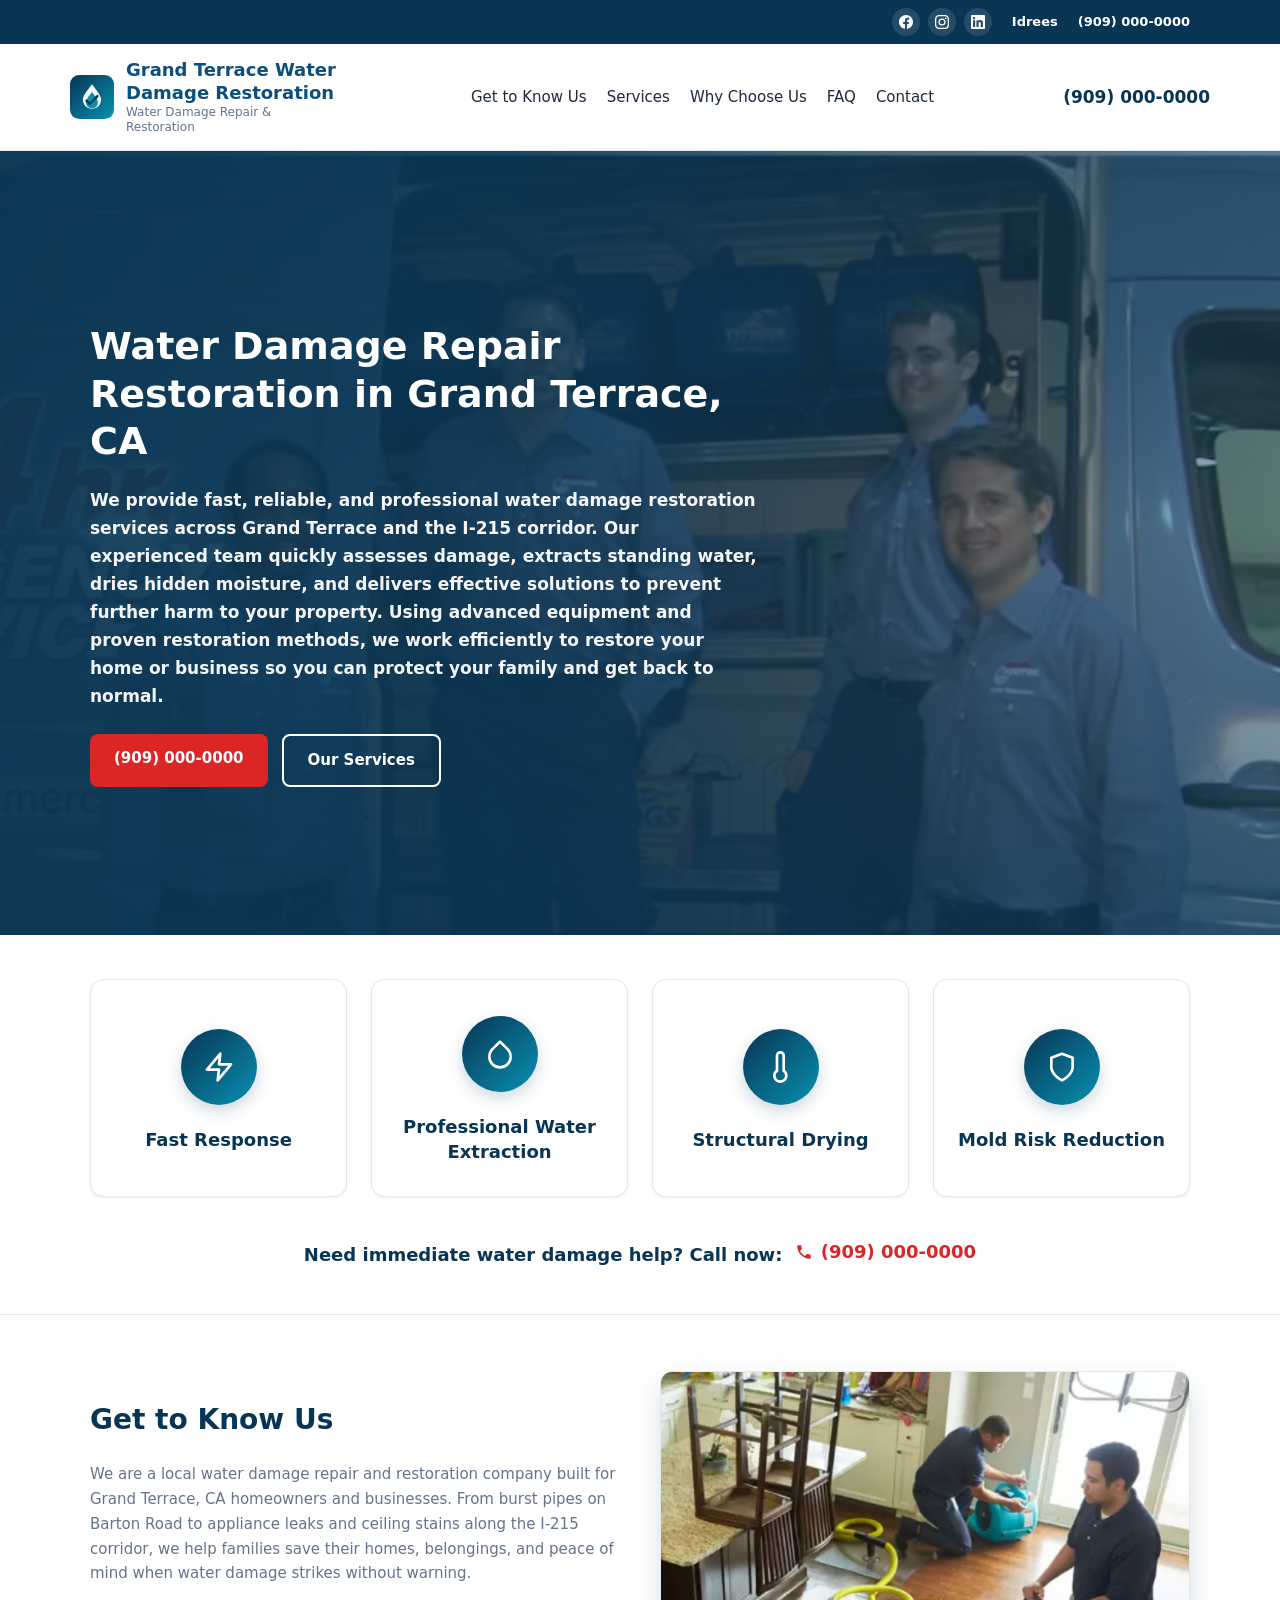
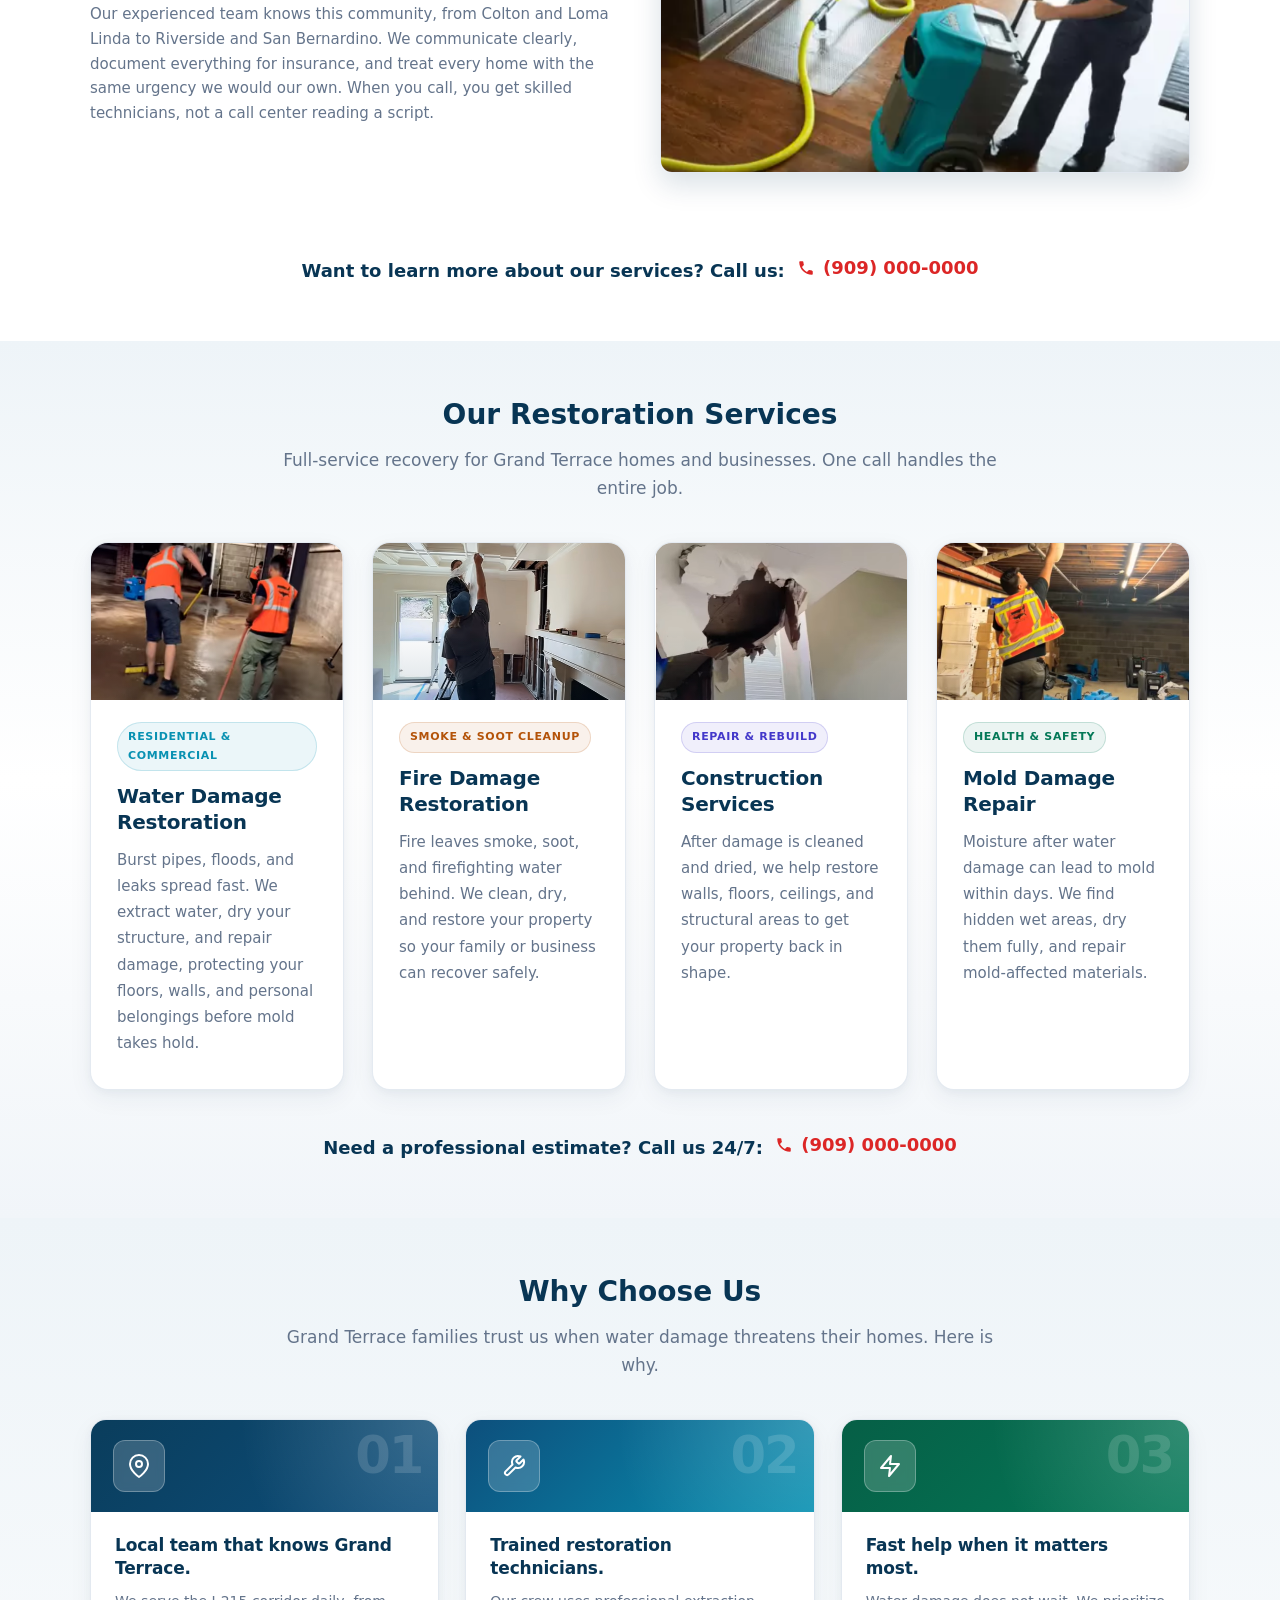
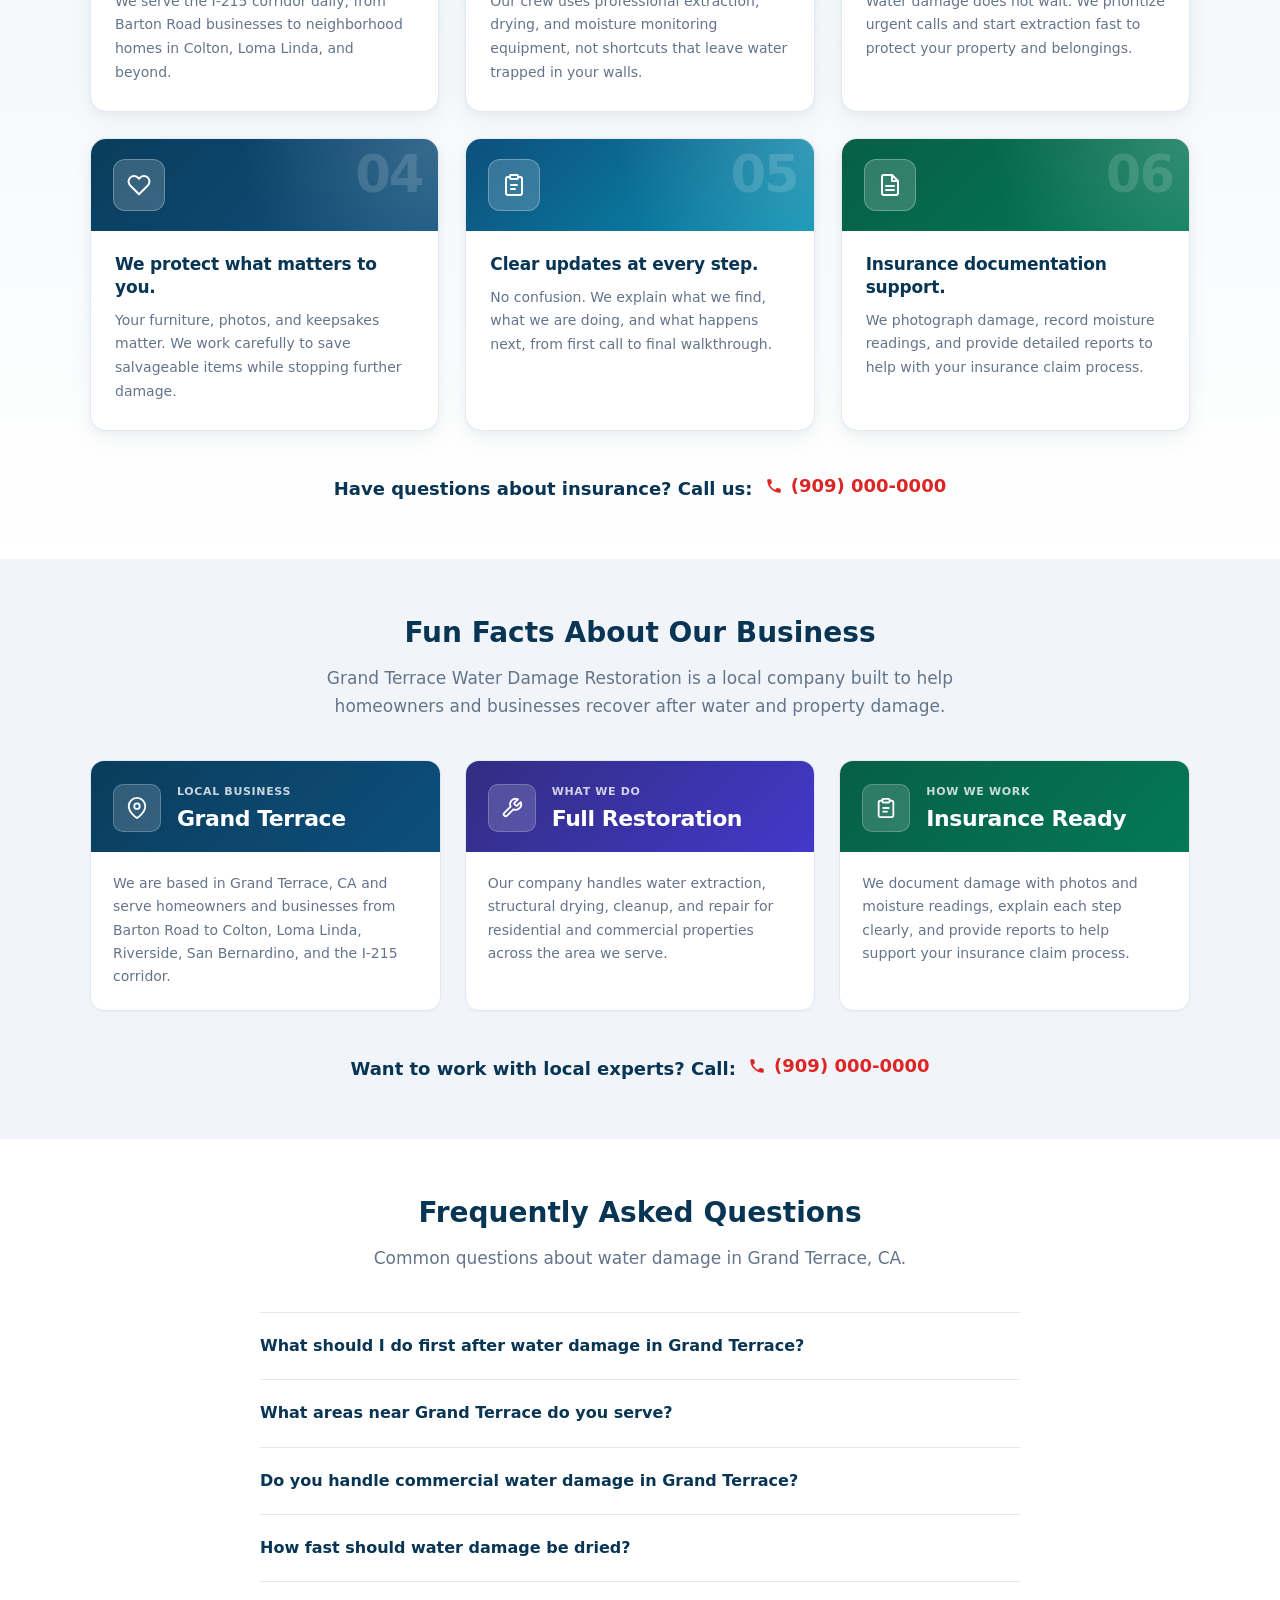
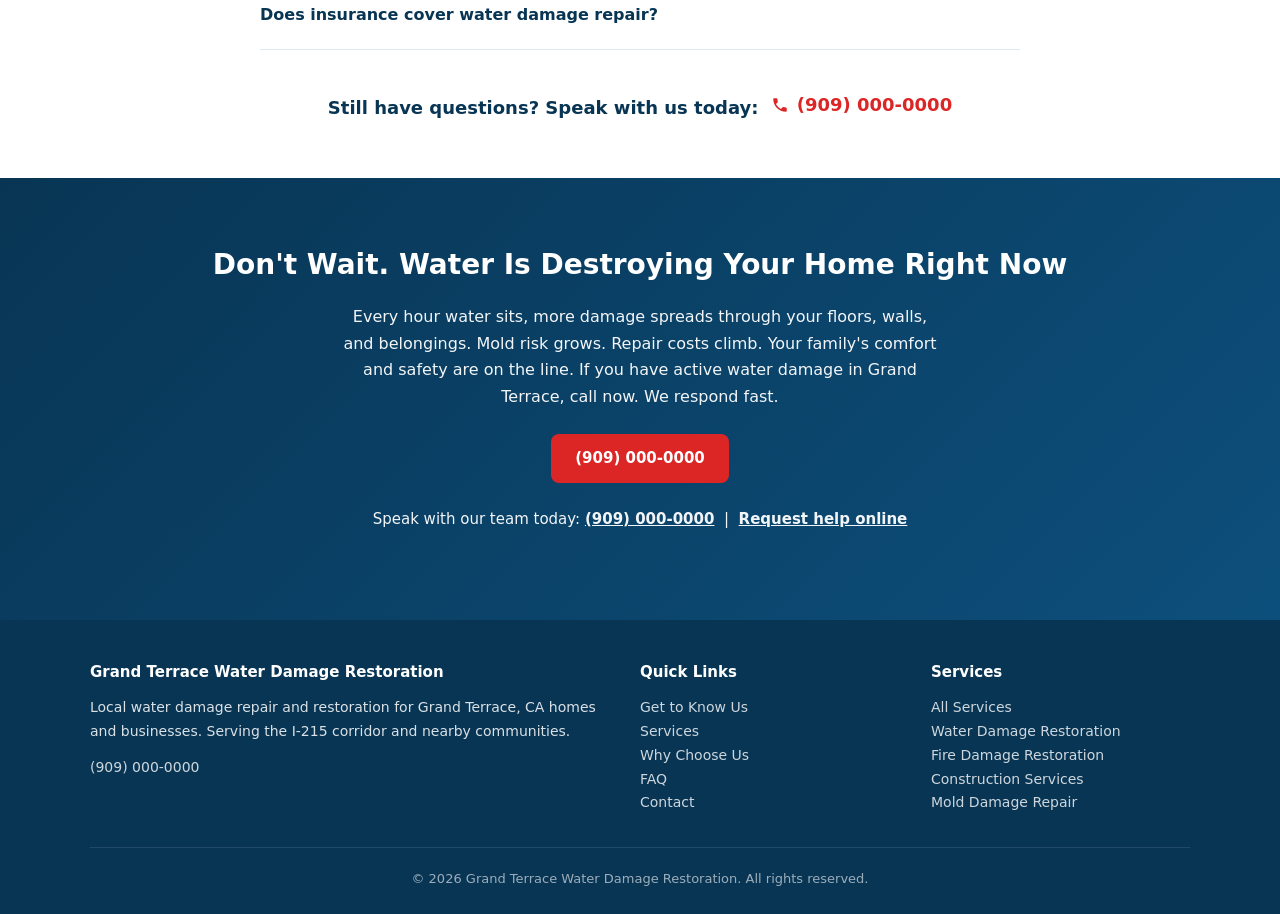
==== commit 61084cf9: "Add phone number CTA at the end of each homepage section" ====
--- a/index.html
+++ b/index.html
@@ -1,8 +1,9 @@
-﻿<!DOCTYPE html>
+<!DOCTYPE html>
 <html lang="en">
 <head>
   <meta charset="UTF-8">
   <meta name="viewport" content="width=device-width, initial-scale=1.0">
+  <meta name="google-site-verification" content="KWabnn2-zFoIOvnu6In6-HhWZeiPz6MG1-DdpIA4q38" />
   <title>Water Damage Repair Restoration Grand Terrace, CA</title>
   <meta name="description" content="Water spreading in your Grand Terrace home? Call now for fast extraction, drying, and repair. Local team serving the I-215 corridor. Protect your family and property today.">
   <link rel="canonical" href="https://www.example.com/water-damage-restoration-grand-terrace-ca/">
@@ -122,6 +123,9 @@
             <h3>Mold Risk Reduction</h3>
           </div>
         </div>
+        <div class="section-phone-cta">
+          Need immediate water damage help? Call now: <a href="tel:+19090000000"><svg xmlns="http://www.w3.org/2000/svg" viewBox="0 0 24 24"><path d="M20.01 15.38c-1.23 0-2.42-.2-3.53-.56a.977.977 0 0 0-1.01.24l-2.2 2.2c-2.83-1.44-5.15-3.75-6.59-6.59l2.2-2.21a.96.96 0 0 0 .25-1A11.36 11.36 0 0 1 8.5 4c0-.55-.45-1-1-1H4c-.55 0-1 .45-1 1 0 9.39 7.61 17 17 17 .55 0 1-.45 1-1v-3.5c0-.55-.45-1-1-1z"/></svg>(909) 000-0000</a>
+        </div>
       </div>
     </section>
 
@@ -138,6 +142,9 @@
         <div class="about-image">
           <img src="images/about-us-water-damage-restoration.png" alt="Water damage restoration technicians using professional drying equipment in a Grand Terrace CA home" width="600" height="400">
         </div>
+        <div class="section-phone-cta" style="grid-column: 1 / -1;">
+          Want to learn more about our services? Call us: <a href="tel:+19090000000"><svg xmlns="http://www.w3.org/2000/svg" viewBox="0 0 24 24"><path d="M20.01 15.38c-1.23 0-2.42-.2-3.53-.56a.977.977 0 0 0-1.01.24l-2.2 2.2c-2.83-1.44-5.15-3.75-6.59-6.59l2.2-2.21a.96.96 0 0 0 .25-1A11.36 11.36 0 0 1 8.5 4c0-.55-.45-1-1-1H4c-.55 0-1 .45-1 1 0 9.39 7.61 17 17 17 .55 0 1-.45 1-1v-3.5c0-.55-.45-1-1-1z"/></svg>(909) 000-0000</a>
+        </div>
       </div>
     </section>
 
@@ -190,6 +197,9 @@
             </div>
           </article>
         </div>
+        <div class="section-phone-cta">
+          Need a professional estimate? Call us 24/7: <a href="tel:+19090000000"><svg xmlns="http://www.w3.org/2000/svg" viewBox="0 0 24 24"><path d="M20.01 15.38c-1.23 0-2.42-.2-3.53-.56a.977.977 0 0 0-1.01.24l-2.2 2.2c-2.83-1.44-5.15-3.75-6.59-6.59l2.2-2.21a.96.96 0 0 0 .25-1A11.36 11.36 0 0 1 8.5 4c0-.55-.45-1-1-1H4c-.55 0-1 .45-1 1 0 9.39 7.61 17 17 17 .55 0 1-.45 1-1v-3.5c0-.55-.45-1-1-1z"/></svg>(909) 000-0000</a>
+        </div>
       </div>
     </section>
 
@@ -261,6 +271,9 @@
               <p>We photograph damage, record moisture readings, and provide detailed reports to help with your insurance claim process.</p>
             </div>
           </article>
+        </div>
+        <div class="section-phone-cta">
+          Have questions about insurance? Call us: <a href="tel:+19090000000"><svg xmlns="http://www.w3.org/2000/svg" viewBox="0 0 24 24"><path d="M20.01 15.38c-1.23 0-2.42-.2-3.53-.56a.977.977 0 0 0-1.01.24l-2.2 2.2c-2.83-1.44-5.15-3.75-6.59-6.59l2.2-2.21a.96.96 0 0 0 .25-1A11.36 11.36 0 0 1 8.5 4c0-.55-.45-1-1-1H4c-.55 0-1 .45-1 1 0 9.39 7.61 17 17 17 .55 0 1-.45 1-1v-3.5c0-.55-.45-1-1-1z"/></svg>(909) 000-0000</a>
         </div>
       </div>
     </section>
@@ -310,6 +323,9 @@
             </div>
           </article>
         </div>
+        <div class="section-phone-cta">
+          Want to work with local experts? Call: <a href="tel:+19090000000"><svg xmlns="http://www.w3.org/2000/svg" viewBox="0 0 24 24"><path d="M20.01 15.38c-1.23 0-2.42-.2-3.53-.56a.977.977 0 0 0-1.01.24l-2.2 2.2c-2.83-1.44-5.15-3.75-6.59-6.59l2.2-2.21a.96.96 0 0 0 .25-1A11.36 11.36 0 0 1 8.5 4c0-.55-.45-1-1-1H4c-.55 0-1 .45-1 1 0 9.39 7.61 17 17 17 .55 0 1-.45 1-1v-3.5c0-.55-.45-1-1-1z"/></svg>(909) 000-0000</a>
+        </div>
       </div>
     </section>
 
@@ -351,6 +367,9 @@
               <p>Many homeowner policies cover sudden, accidental damage like burst pipes or appliance failures. Slow leaks and flood damage may not be covered. Contact your insurance adjuster to confirm. We provide photos, moisture readings, and detailed documentation to support your claim. We do not approve or deny claims ourselves.</p>
             </div>
           </details>
+        </div>
+        <div class="section-phone-cta">
+          Still have questions? Speak with us today: <a href="tel:+19090000000"><svg xmlns="http://www.w3.org/2000/svg" viewBox="0 0 24 24"><path d="M20.01 15.38c-1.23 0-2.42-.2-3.53-.56a.977.977 0 0 0-1.01.24l-2.2 2.2c-2.83-1.44-5.15-3.75-6.59-6.59l2.2-2.21a.96.96 0 0 0 .25-1A11.36 11.36 0 0 1 8.5 4c0-.55-.45-1-1-1H4c-.55 0-1 .45-1 1 0 9.39 7.61 17 17 17 .55 0 1-.45 1-1v-3.5c0-.55-.45-1-1-1z"/></svg>(909) 000-0000</a>
         </div>
       </div>
     </section>
--- a/css/styles.css
+++ b/css/styles.css
@@ -631,6 +631,37 @@
 .form-group textarea { min-height: 120px; resize: vertical; }
 .btn-secondary { background: var(--color-primary); color: #fff; }
 
+/* Section Phone CTA */
+.section-phone-cta {
+  text-align: center;
+  margin-top: 2.5rem;
+  font-size: 1.125rem;
+  font-weight: 600;
+  color: var(--color-primary-dark);
+}
+.section-phone-cta a {
+  display: inline-flex;
+  align-items: center;
+  gap: 0.5rem;
+  color: var(--color-urgent);
+  text-decoration: none;
+  font-weight: 700;
+  margin-left: 0.375rem;
+  border-bottom: 2px solid transparent;
+  transition: border-color 0.2s ease, color 0.2s ease;
+}
+.section-phone-cta a:hover {
+  color: var(--color-primary);
+  border-color: var(--color-primary);
+  text-decoration: none;
+}
+.section-phone-cta svg {
+  width: 1.125rem;
+  height: 1.125rem;
+  fill: currentColor;
+  vertical-align: middle;
+}
+
 @media (max-width: 900px) {
   .hero { min-height: calc(100svh - var(--site-top-height)); padding-bottom: 0.875rem; }
   .hero-grid, .about-grid, .footer-grid { grid-template-columns: 1fr; }
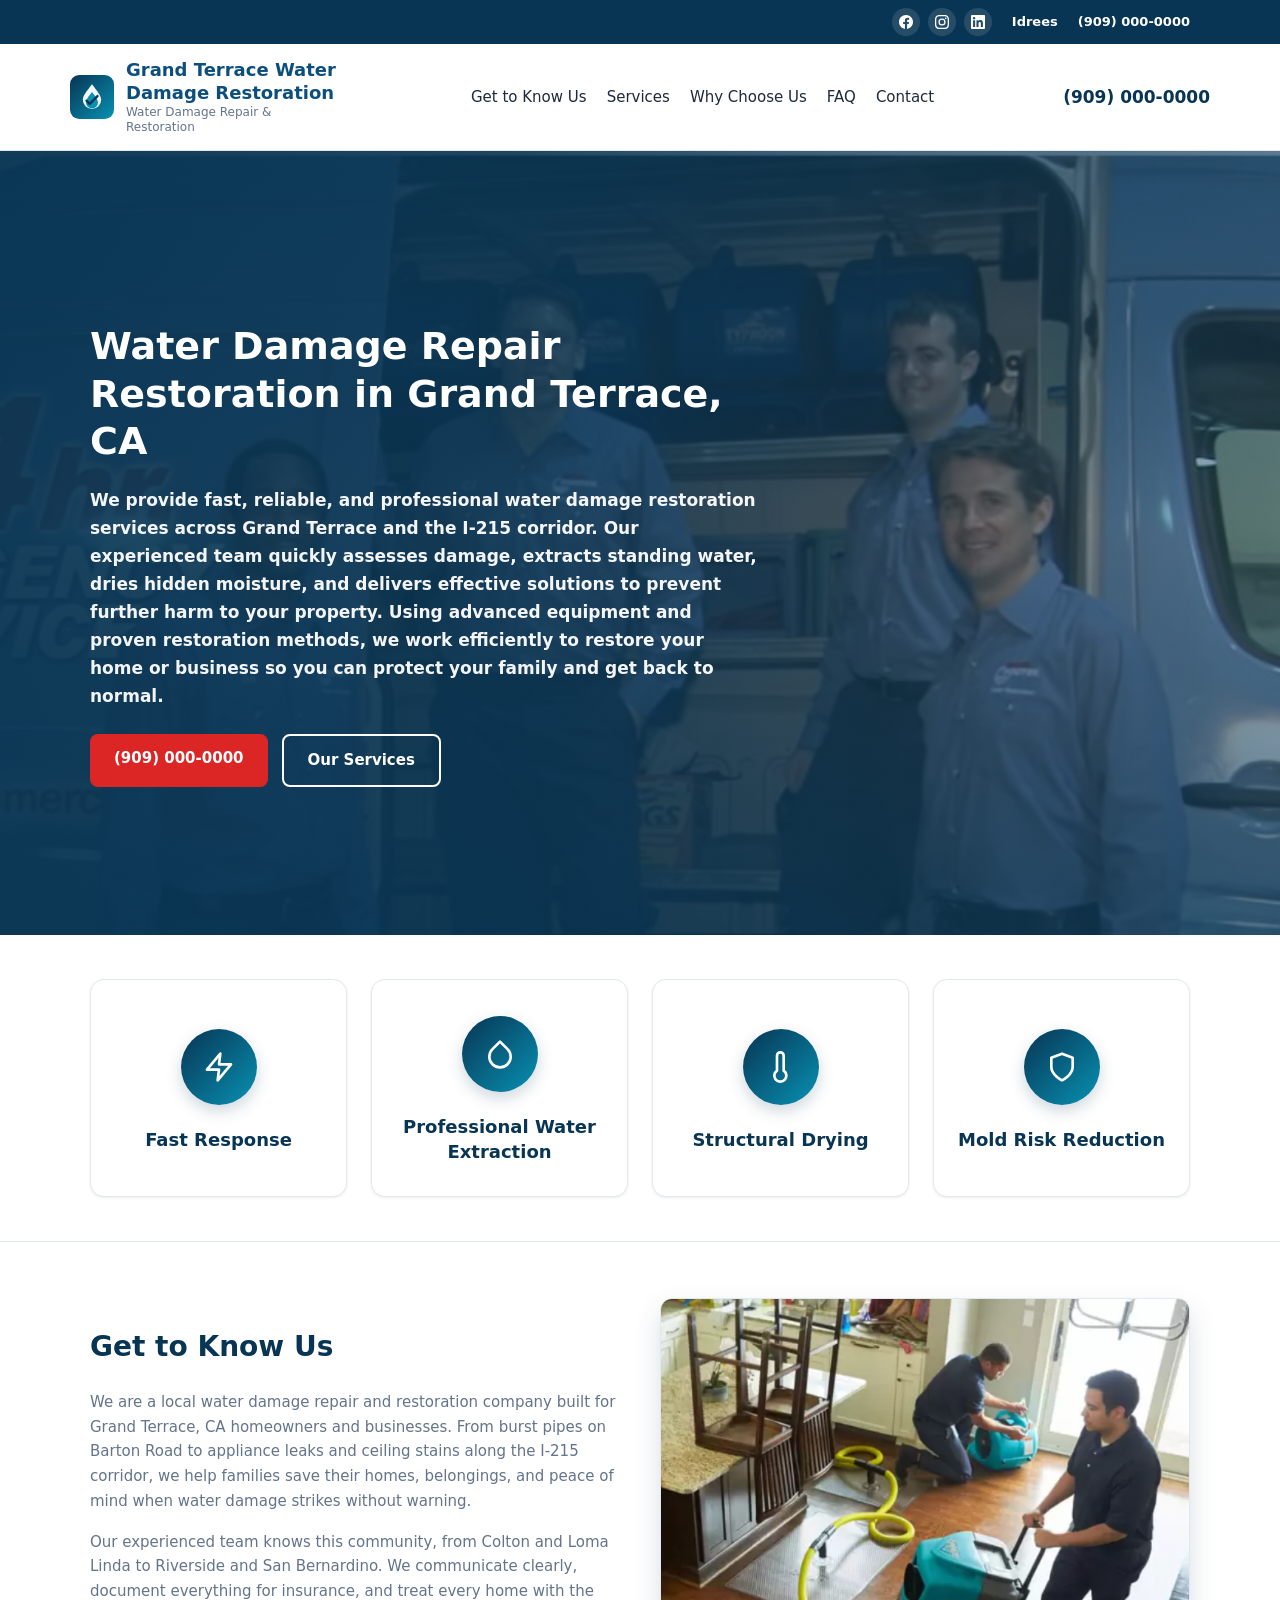
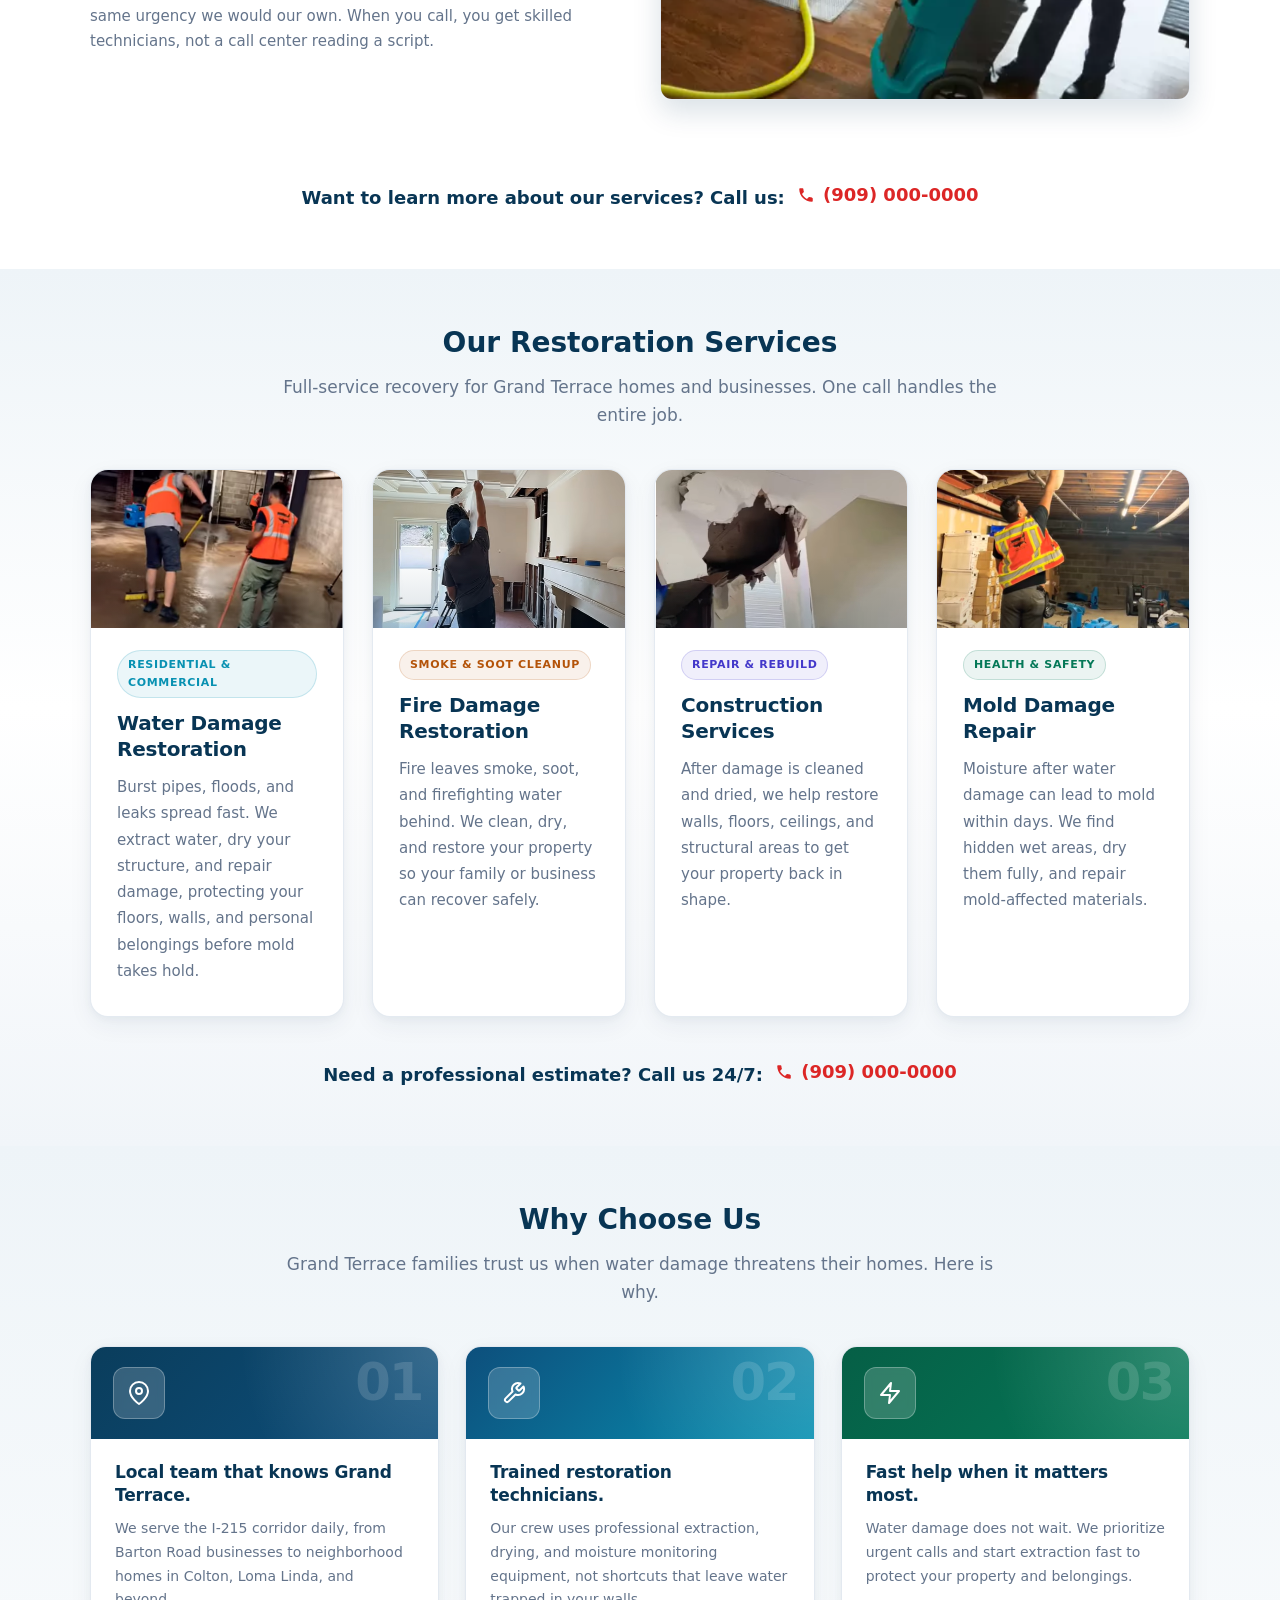
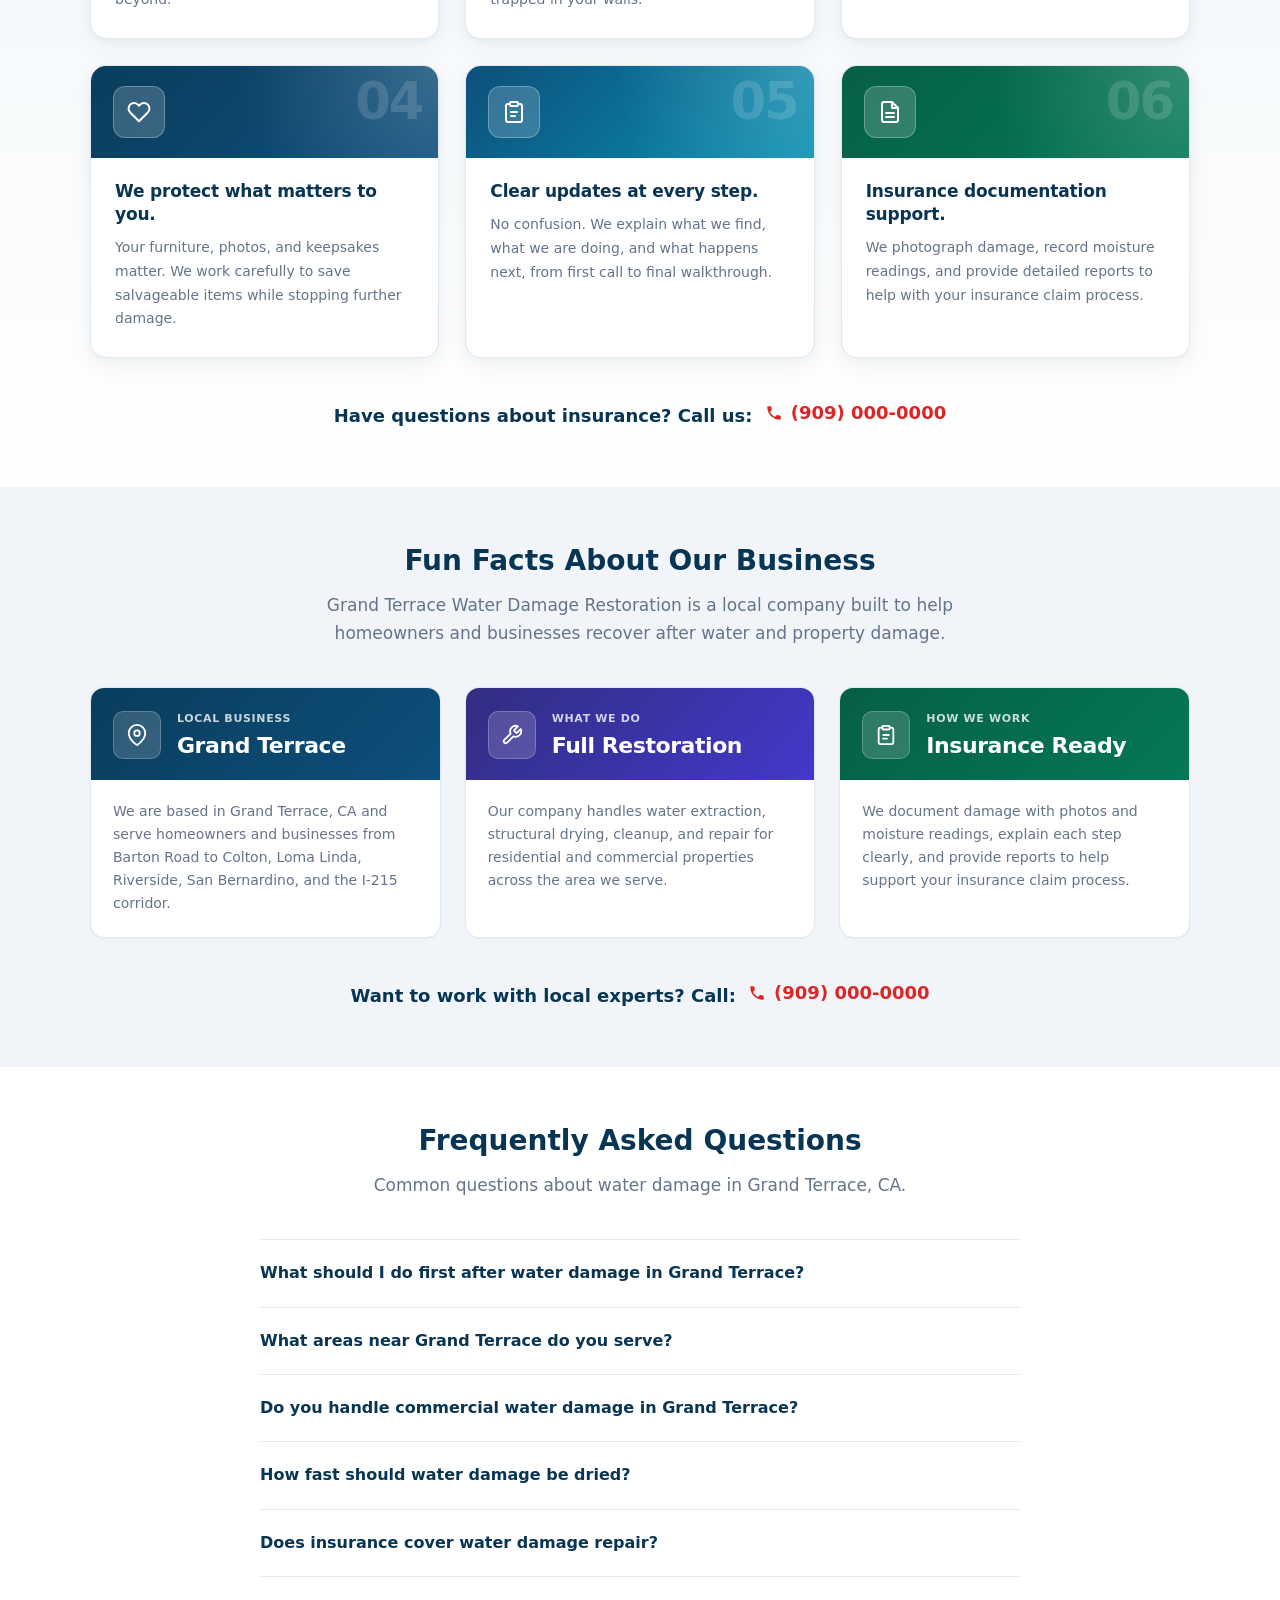
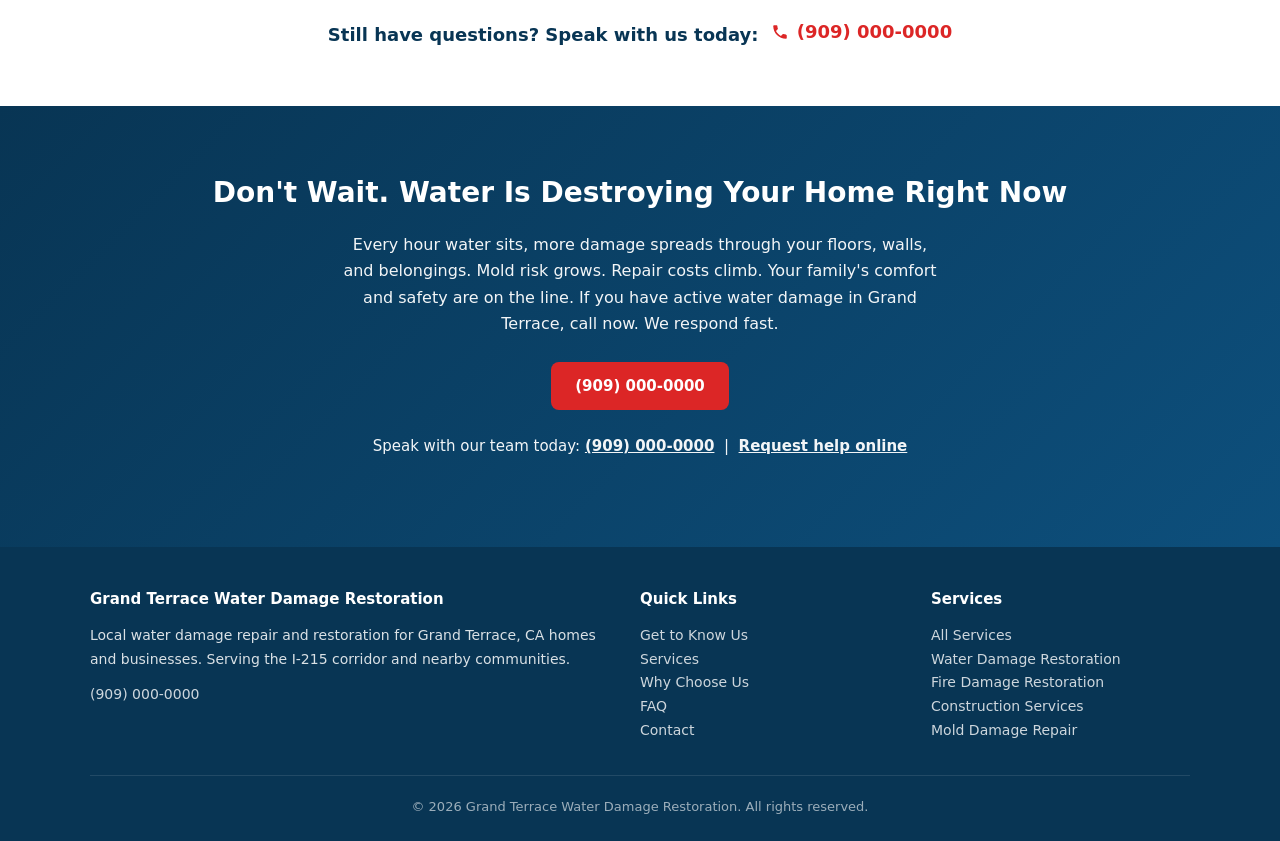
==== commit 09037d7b: "Remove phone CTA from the USP section" ====
--- a/index.html
+++ b/index.html
@@ -123,9 +123,6 @@
             <h3>Mold Risk Reduction</h3>
           </div>
         </div>
-        <div class="section-phone-cta">
-          Need immediate water damage help? Call now: <a href="tel:+19090000000"><svg xmlns="http://www.w3.org/2000/svg" viewBox="0 0 24 24"><path d="M20.01 15.38c-1.23 0-2.42-.2-3.53-.56a.977.977 0 0 0-1.01.24l-2.2 2.2c-2.83-1.44-5.15-3.75-6.59-6.59l2.2-2.21a.96.96 0 0 0 .25-1A11.36 11.36 0 0 1 8.5 4c0-.55-.45-1-1-1H4c-.55 0-1 .45-1 1 0 9.39 7.61 17 17 17 .55 0 1-.45 1-1v-3.5c0-.55-.45-1-1-1z"/></svg>(909) 000-0000</a>
-        </div>
       </div>
     </section>
 
